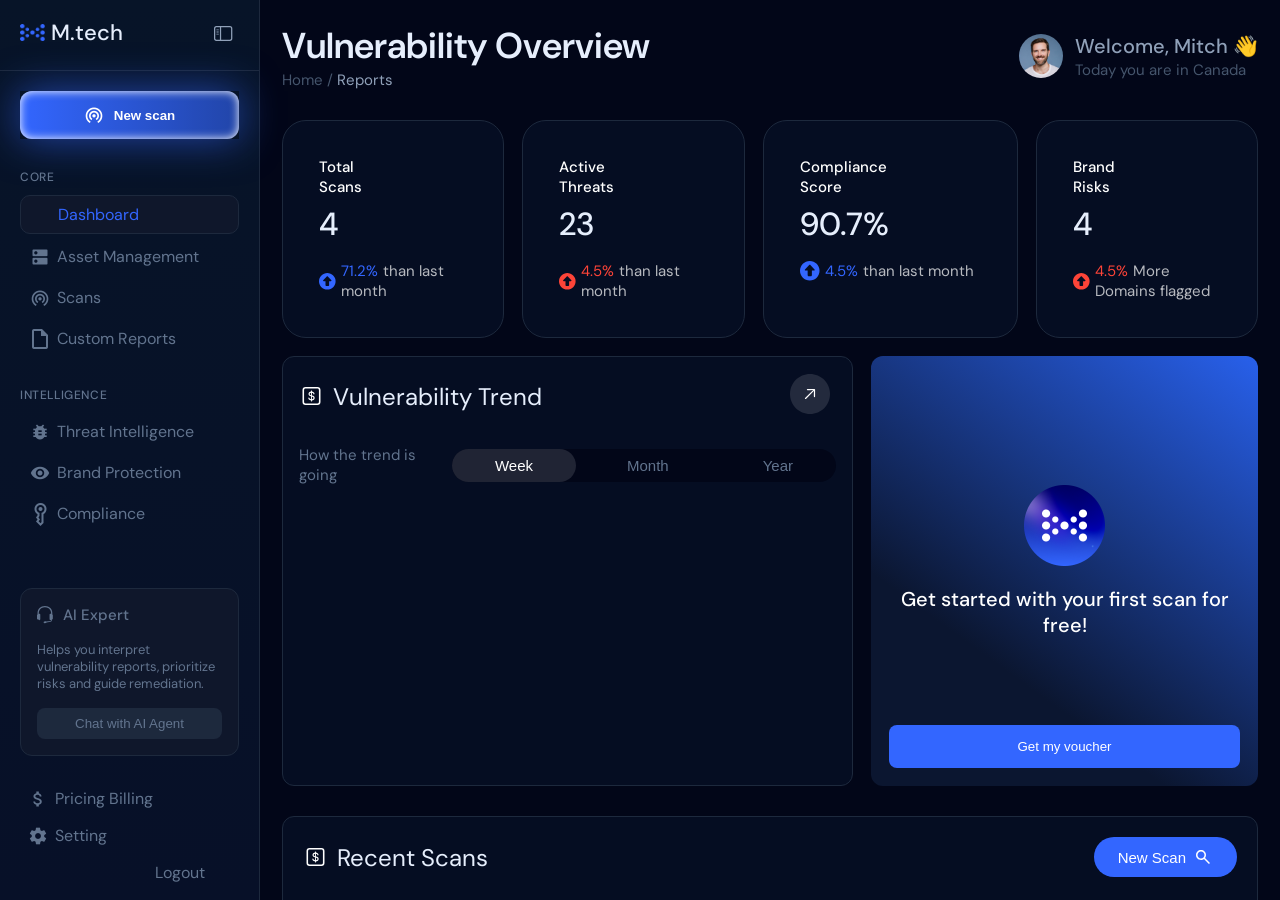
==== index.html @ 8a01e895 "Mtech Dashboard Uploading start" ====
<!doctype html>
<html lang="en">

<head>
    <meta charset="utf-8" />
    <meta name="viewport" content="width=device-width,initial-scale=1" />
    <title>Vulnerability Overview — M.tech</title>


    <link rel="preconnect" href="https://fonts.googleapis.com">
    <link rel="preconnect" href="https://fonts.gstatic.com" crossorigin>
    <link
        href="https://fonts.googleapis.com/css2?family=DM+Sans:ital,opsz,wght@0,9..40,100..1000;1,9..40,100..1000&display=swap"
        rel="stylesheet">
    <link href="https://fonts.googleapis.com/css2?family=Inter:wght@300;400;600;700;800&display=swap" rel="stylesheet">
    <script src="https://cdn.jsdelivr.net/npm/chart.js@4.4.0/dist/chart.umd.min.js"></script>

    <link href="https://fonts.googleapis.com/icon?family=Material+Icons" rel="stylesheet">
    <link href="https://fonts.googleapis.com/css2?family=Material+Symbols+Outlined" rel="stylesheet">



    <link rel="stylesheet" href="assets/css/style.css">
    <style>

    </style>
</head>

<body>
    <div class="app">
        <!-- SIDEBAR -->
        <aside id="sidebar" class="sidebar" aria-label="Sidebar">
            <div class="inner-sidebar-area">
                <div class="top">
                    <div class="brand">
                        <div class="mark"><img src="assets/images/site-logo.png" alt=""></div>
                        <div class="title">M.tech</div>
                    </div>
                    <button id="toggleSidebar" class="collapse-toggle" aria-label="Toggle sidebar">
                        <i id="collapseIcon" class="chev"><img src="assets/images/sidebar.left.svg" alt=""></i>
                    </button>
                </div>

                <div class="middle">
                    <div class="scan-btn-area">
                        <button class="new-scan sidebar-new-scan"><span
                                class="material-icons">wifi_tethering</span><span class="new-scan-text">New
                                scan</span></button>
                    </div>
                    <div class="inner-sidebar core-area">
                        <h5 class="section-title">CORE</h5>
                        <nav class="nav" id="mainNav">
                            <div class="nav-item dashboard-tab active" data-panel="dashboardPanel">
                                <div class="icon"><span class="material-icons">grid_view</span></div>
                                <div class="label">Dashboard</div>
                            </div>
                            <div class="nav-item" data-panel="assetsPanel">
                                <div class="icon"><span class="material-icons">dns</span></div>
                                <div class="label">Asset Management</div>
                            </div>
                            <div class="nav-item sidebar-scan-tab" data-panel="scansPanel">
                                <div class="icon"><span class="material-icons">wifi_tethering</span></div>
                                <div class="label">Scans</div>
                            </div>
                            <div class="nav-item" id="openReportPanel">
                                <div class="icon"><span class="material-symbols-outlined">draft</span></div>
                                <div class="label">Custom Reports</div>
                            </div>
                            <!-- <button class="btn nav-item" id="openReportPanel" data-panel="customReport"><span class="material-symbols-outlined">draft</span>Custom Reports</button> -->
                        </nav>
                    </div>

                    <div class="inner-sidebar inteligence-area">
                        <h5 class="section-title">INTELLIGENCE</h5>
                        <nav class="nav">
                            <div class="nav-item" data-panel="threatPanel">
                                <div class="icon"><span class="material-icons">bug_report</span></div>
                                <div class="label">Threat Intelligence</div>
                            </div>
                            <div class="nav-item" data-panel="brandPanel">
                                <div class="icon"><span class="material-icons">visibility</span></div>
                                <div class="label">Brand Protection</div>
                            </div>
                            <div class="nav-item" data-panel="compliancePanel">
                                <div class="icon"><span class="material-symbols-outlined">key_vertical</span></div>
                                <div class="label">Compliance</div>
                            </div>
                        </nav>
                    </div>
                </div>
            </div>

            <div class="bottom">
                <div class="ai-card">
                    <div class="ai-card-top">
                        <img src="assets/images/headset.svg" alt="">
                        <h4>AI Expert</h4>
                    </div>
                    <p>Helps you interpret vulnerability reports, prioritize risks and guide remediation.</p>
                    <button class="btn nav-item" id="openAi" data-panel="aiAgent">Chat with AI Agent</button>
                </div>
                <div class="footer-links">
                    <a class="item nav-item pricingMenu" data-panel="pricingPanel"><span class="material-icons">attach_money</span>
                        <p>Pricing Billing</p>
                    </a>
                    <a class="item nav-item settingMenu" data-panel="settingPanel"><span class="material-icons">settings</span>
                        <p>Setting</p>
                    </a>
                    <a class="item"><span class="material-icons">logout</span>
                        <p>Logout</p>
                    </a>
                </div>
            </div>
        </aside>

        <!-- MAIN -->
        <main class="main" id="main">
            <header class="header">
                <div class="title">
                    <h1 id="pageTitle">Vulnerability Overview</h1>
                    <span class="breadcrumbs">Home / <span class="current-page" id="currentPage">Reports</span></span>
                </div>
                <div class="user">
                    <div class="avatar">
                        <img src="assets/images/user-avatar.jpg" alt="avatar">
                    </div>
                    <div class="user-info">
                        <h3>Welcome, Mitch 👋</h3>
                        <span>Today you are in Canada</span>
                    </div>
                </div>
            </header>

            <!-- DASHBOARD PANEL -->
            <section id="dashboardPanel" class="panel active">
                <div class="cards">
                    <div class="card scan-card">
                        <div class="card-body">
                            <div class="card-content">
                                <h5>Total Scans</h5>
                                <div class="value">4</div>
                            </div>
                            <div class="card-chart">
                                <div class="mini-wrapper"><canvas id="mini1"></canvas></div>
                            </div>
                        </div>

                        <div class="card-footer">
                            <div class="icon-box">
                                <img src="assets/images/arrowshape.up.circle.fill-blue.svg" alt="">
                                <div class="icon-box-text">
                                    <p><span>71.2%</span>than last month</p>
                                </div>
                            </div>
                        </div>
                    </div>
                    <div class="card active-threat-card">
                        <div class="card-body">
                            <div class="card-content">
                                <h5>Active Threats</h5>
                                <div class="value">23</div>
                            </div>
                            <div class="card-chart">
                                <div class="mini-wrapper"><canvas id="mini2"></canvas></div>
                            </div>
                        </div>


                        <div class="card-footer">
                            <div class="icon-box">
                                <img src="assets/images/arrowshape.up.circle.fill.svg" alt="">
                                <div class="icon-box-text">
                                    <p><span>4.5%</span>than last month</p>
                                </div>
                            </div>
                        </div>
                    </div>
                    <div class="card compliance-score-card">
                        <div class="card-body">
                            <div class="card-content">
                                <h5>Compliance Score</h5>
                                <div class="value">90.7%</div>
                            </div>
                            <div class="card-chart">
                                <div class="mini-wrapper"><canvas id="mini3"></canvas></div>
                            </div>
                        </div>


                        <div class="card-footer">
                            <div class="icon-box">
                                <img src="assets/images/arrowshape.up.circle.fill-blue.svg" alt="">
                                <div class="icon-box-text">
                                    <p><span>4.5%</span>than last month</p>
                                </div>
                            </div>
                        </div>
                    </div>
                    <div class="card brand-risks-card">
                        <div class="card-body">
                            <div class="card-content">
                                <h5>Brand Risks</h5>
                                <div class="value">4</div>
                            </div>
                            <div class="card-chart">
                                <div class="mini-wrapper"><canvas id="mini4"></canvas></div>
                            </div>
                        </div>
                        <div class="card-footer">
                            <div class="icon-box">
                                <img src="assets/images/arrowshape.up.circle.fill.svg" alt="">
                                <div class="icon-box-text">
                                    <p><span>4.5%</span>More Domains flagged</p>
                                </div>
                            </div>
                        </div>
                    </div>
                </div>

                <div class="row main-chart-area" style="margin-top:14px">
                    <div class="trend">
                        <div class="trend-head">
                            <div class="treand-title">
                                <h3><img src="assets/images/Vector (13).svg" alt="">Vulnerability Trend</h3>

                            </div>
                            <div class="button-area">
                                <button><img src="assets/images/_Button.svg" alt=""></button>
                            </div>
                        </div>
                        <div class="trend-tab-area">
                            <span>How the trend is going</span>
                            <div class="tabs">
                                <button class="tab btn-ghost active" id="trendWeek" data-range="week">Week</button>
                                <button class="tab btn-ghost" id="trendMonth" data-range="month">Month</button>
                                <button class="tab btn-ghost" id="trendYear" data-range="year">Year</button>
                            </div>
                        </div>
                        <div class="vuln-chart-container">
                            <canvas id="vulnChart"></canvas>
                        </div>
                    </div>

                    <aside class="promo">
                        <div class="inner-promo">
                            <img src="assets/images/Logo (1).png" alt="">
                            <h3>Get started with your first scan for free!</h3>
                            <button class="promo-btn" style="margin-top:12px">Get my voucher</button>
                        </div>
                    </aside>
                </div>


                <div class="recent" style="margin-top:30px">
                    <div class="recent-head">
                        <div class="recent-title">
                            <h3> <img src="assets/images/Vector (13).svg" alt="">Recent Scans</h3>
                        </div>
                        <div class="btn-area">
                            <button class="recent-scan-btn">New Scan <img src="assets/images/Trailing icon.svg"
                                    alt=""></button>
                        </div>
                    </div>

                    <div class="scan-section">
                        <div class="recent-tab-area">
                            <span style="color:var(--muted)">Your recent scans</span>

                            <div class="scan-tabs">
                                <button class="scan-tab active" data-target="week">Week</button>
                                <button class="scan-tab" data-target="month">Month</button>
                                <button class="scan-tab" data-target="year">Year</button>
                            </div>
                        </div>

                        <!-- PANELS -->
                        <div class="scan-panels">

                            <!-- WEEK -->
                            <div class="scan-list active" data-panel="week" id="weekPanel">
                                <div class="accordion">
                                    <!-- item -->
                                    <div class="accordion-item">
                                        <div class="accordion-header">
                                            <div class="scan-item">
                                                <div class="left">
                                                    <img src="assets/images/scan-logo.svg" alt="">
                                                    <h4 class="scan-site-name"> Branders.design</h4>
                                                    <p class="scan-status">In Progress</p>
                                                    <span class="scan-date">2025-10-10 12:20</span>
                                                </div>
                                                <div class="middle">
                                                    <span class="item-one">● High (245)</span>
                                                    <span class="item-two">● Medium (976)</span>
                                                    <span class="item-three">● Low (46)</span>
                                                    <span class="item-four">● New (2)</span>
                                                </div>
                                                <div class="right">
                                                    <button class="view-result"><img src="assets/images/visibility.svg"
                                                            alt="">View
                                                        result</button>
                                                    <button class="scan"><img
                                                            src="assets/images/swap_driving_apps_wheel.svg" alt="">
                                                        Scan</button>
                                                    <button class="view-result"><img src="assets/images/download.svg"
                                                            alt=""></button>
                                                    <button class="accordion-item-expand"><img
                                                            src="assets/images/keyboard_arrow_down.svg" alt=""></button>
                                                </div>
                                            </div>
                                        </div>
                                        <div class="accordion-content">
                                            <p>This is content for section one.</p>
                                        </div>
                                    </div>
                                    <!-- item -->
                                    <div class="accordion-item">
                                        <div class="accordion-header">
                                            <div class="scan-item">
                                                <div class="left">
                                                    <img src="assets/images/scan-logo.svg" alt="">
                                                    <h4 class="scan-site-name"> Branders.design</h4>
                                                    <p class="scan-status scan-hold">On Hold</p>
                                                    <span class="scan-date">2025-10-10 12:20</span>
                                                </div>
                                                <div class="middle">
                                                    <span class="item-one">● High (245)</span>
                                                    <span class="item-two">● Medium (976)</span>
                                                    <span class="item-three">● Low (46)</span>
                                                    <span class="item-four">● New (2)</span>
                                                </div>
                                                <div class="right">
                                                    <button class="view-result"><img src="assets/images/visibility.svg"
                                                            alt="">View
                                                        result</button>
                                                    <button class="scan"><img
                                                            src="assets/images/swap_driving_apps_wheel.svg" alt="">
                                                        Scan</button>
                                                    <button class="view-result"><img src="assets/images/download.svg"
                                                            alt=""></button>
                                                    <button class="accordion-item-expand"><img
                                                            src="assets/images/keyboard_arrow_down.svg" alt=""></button>
                                                </div>
                                            </div>
                                        </div>
                                        <div class="accordion-content">
                                            <p>This is content for section one.</p>
                                        </div>
                                    </div>
                                    <!-- item -->
                                    <div class="accordion-item">
                                        <div class="accordion-header">
                                            <div class="scan-item">
                                                <div class="left">
                                                    <img src="assets/images/scan-logo.svg" alt="">
                                                    <h4 class="scan-site-name"> Branders.design</h4>
                                                    <p class="scan-status scan-completed">Completed</p>
                                                    <span class="scan-date">2025-10-10 12:20</span>
                                                </div>
                                                <div class="middle">
                                                    <span class="item-one">● High (245)</span>
                                                    <span class="item-two">● Medium (976)</span>
                                                    <span class="item-three">● Low (46)</span>
                                                    <span class="item-four">● New (2)</span>
                                                </div>
                                                <div class="right">
                                                    <button class="view-result"><img src="assets/images/visibility.svg"
                                                            alt="">View
                                                        result</button>
                                                    <button class="scan"><img
                                                            src="assets/images/swap_driving_apps_wheel.svg" alt="">
                                                        Scan</button>
                                                    <button class="view-result"><img src="assets/images/download.svg"
                                                            alt=""></button>
                                                    <button class="accordion-item-expand"><img
                                                            src="assets/images/keyboard_arrow_down.svg" alt=""></button>
                                                </div>
                                            </div>
                                        </div>
                                        <div class="accordion-content">
                                            <p>This is content for section one.</p>
                                        </div>
                                    </div>

                                </div>

                            </div>

                            <!-- MONTH -->
                            <div class="scan-list" data-panel="month" id="monthPanel">
                                <div class="accordion">
                                    <!-- item -->
                                    <div class="accordion-item">
                                        <div class="accordion-header">
                                            <div class="scan-item">
                                                <div class="left">
                                                    <img src="assets/images/scan-logo.svg" alt="">
                                                    <h4 class="scan-site-name"> Branders.design</h4>
                                                    <p class="scan-status scan-completed">Completed</p>
                                                    <span class="scan-date">2025-10-10 12:20</span>
                                                </div>
                                                <div class="middle">
                                                    <span class="item-one">● High (245)</span>
                                                    <span class="item-two">● Medium (976)</span>
                                                    <span class="item-three">● Low (46)</span>
                                                    <span class="item-four">● New (2)</span>
                                                </div>
                                                <div class="right">
                                                    <button class="view-result"><img src="assets/images/visibility.svg"
                                                            alt="">View
                                                        result</button>
                                                    <button class="scan"><img
                                                            src="assets/images/swap_driving_apps_wheel.svg" alt="">
                                                        Scan</button>
                                                    <button class="view-result"><img src="assets/images/download.svg"
                                                            alt=""></button>
                                                    <button class="accordion-item-expand"><img
                                                            src="assets/images/keyboard_arrow_down.svg" alt=""></button>
                                                </div>
                                            </div>
                                        </div>
                                        <div class="accordion-content">
                                            <p>This is content for section one.</p>
                                        </div>
                                    </div>
                                    <!-- item -->
                                    <div class="accordion-item">
                                        <div class="accordion-header">
                                            <div class="scan-item">
                                                <div class="left">
                                                    <img src="assets/images/scan-logo.svg" alt="">
                                                    <h4 class="scan-site-name"> Branders.design</h4>
                                                    <p class="scan-status scan-hold">On Hold</p>
                                                    <span class="scan-date">2025-10-10 12:20</span>
                                                </div>
                                                <div class="middle">
                                                    <span class="item-one">● High (245)</span>
                                                    <span class="item-two">● Medium (976)</span>
                                                    <span class="item-three">● Low (46)</span>
                                                    <span class="item-four">● New (2)</span>
                                                </div>
                                                <div class="right">
                                                    <button class="view-result"><img src="assets/images/visibility.svg"
                                                            alt="">View
                                                        result</button>
                                                    <button class="scan"><img
                                                            src="assets/images/swap_driving_apps_wheel.svg" alt="">
                                                        Scan</button>
                                                    <button class="view-result"><img src="assets/images/download.svg"
                                                            alt=""></button>
                                                    <button class="accordion-item-expand"><img
                                                            src="assets/images/keyboard_arrow_down.svg" alt=""></button>
                                                </div>
                                            </div>
                                        </div>
                                        <div class="accordion-content">
                                            <p>This is content for section one.</p>
                                        </div>
                                    </div>
                                    <!-- item -->
                                    <div class="accordion-item">
                                        <div class="accordion-header">
                                            <div class="scan-item">
                                                <div class="left">
                                                    <img src="assets/images/scan-logo.svg" alt="">
                                                    <h4 class="scan-site-name"> Branders.design</h4>
                                                    <p class="scan-status">In Progress</p>
                                                    <span class="scan-date">2025-10-10 12:20</span>
                                                </div>
                                                <div class="middle">
                                                    <span class="item-one">● High (245)</span>
                                                    <span class="item-two">● Medium (976)</span>
                                                    <span class="item-three">● Low (46)</span>
                                                    <span class="item-four">● New (2)</span>
                                                </div>
                                                <div class="right">
                                                    <button class="view-result"><img src="assets/images/visibility.svg"
                                                            alt="">View
                                                        result</button>
                                                    <button class="scan"><img
                                                            src="assets/images/swap_driving_apps_wheel.svg" alt="">
                                                        Scan</button>
                                                    <button class="view-result"><img src="assets/images/download.svg"
                                                            alt=""></button>
                                                    <button class="accordion-item-expand"><img
                                                            src="assets/images/keyboard_arrow_down.svg" alt=""></button>
                                                </div>
                                            </div>
                                        </div>
                                        <div class="accordion-content">
                                            <p>This is content for section one.</p>
                                        </div>
                                    </div>

                                </div>
                            </div>

                            <!-- YEAR -->
                            <div class="scan-list" data-panel="year" id="yearPanel">
                                <div class="accordion">
                                    <!-- item -->
                                    <div class="accordion-item">
                                        <div class="accordion-header">
                                            <div class="scan-item">
                                                <div class="left">
                                                    <img src="assets/images/scan-logo.svg" alt="">
                                                    <h4 class="scan-site-name"> Branders.design</h4>
                                                    <p class="scan-status scan-completed">Completed</p>
                                                    <span class="scan-date">2025-10-10 12:20</span>
                                                </div>
                                                <div class="middle">
                                                    <span class="item-one">● High (245)</span>
                                                    <span class="item-two">● Medium (976)</span>
                                                    <span class="item-three">● Low (46)</span>
                                                    <span class="item-four">● New (2)</span>
                                                </div>
                                                <div class="right">
                                                    <button class="view-result"><img src="assets/images/visibility.svg"
                                                            alt="">View
                                                        result</button>
                                                    <button class="scan"><img
                                                            src="assets/images/swap_driving_apps_wheel.svg" alt="">
                                                        Scan</button>
                                                    <button class="view-result"><img src="assets/images/download.svg"
                                                            alt=""></button>
                                                    <button class="accordion-item-expand"><img
                                                            src="assets/images/keyboard_arrow_down.svg" alt=""></button>
                                                </div>
                                            </div>
                                        </div>
                                        <div class="accordion-content">
                                            <p>This is content for section one.</p>
                                        </div>
                                    </div>
                                    <!-- item -->
                                    <div class="accordion-item">
                                        <div class="accordion-header">
                                            <div class="scan-item">
                                                <div class="left">
                                                    <img src="assets/images/scan-logo.svg" alt="">
                                                    <h4 class="scan-site-name"> Branders.design</h4>
                                                    <p class="scan-status">In Progress</p>
                                                    <span class="scan-date">2025-10-10 12:20</span>
                                                </div>
                                                <div class="middle">
                                                    <span class="item-one">● High (245)</span>
                                                    <span class="item-two">● Medium (976)</span>
                                                    <span class="item-three">● Low (46)</span>
                                                    <span class="item-four">● New (2)</span>
                                                </div>
                                                <div class="right">
                                                    <button class="view-result"><img src="assets/images/visibility.svg"
                                                            alt="">View
                                                        result</button>
                                                    <button class="scan"><img
                                                            src="assets/images/swap_driving_apps_wheel.svg" alt="">
                                                        Scan</button>
                                                    <button class="view-result"><img src="assets/images/download.svg"
                                                            alt=""></button>
                                                    <button class="accordion-item-expand"><img
                                                            src="assets/images/keyboard_arrow_down.svg" alt=""></button>
                                                </div>
                                            </div>
                                        </div>
                                        <div class="accordion-content">
                                            <p>This is content for section one.</p>
                                        </div>
                                    </div>
                                    <!-- item -->
                                    <div class="accordion-item">
                                        <div class="accordion-header">
                                            <div class="scan-item">
                                                <div class="left">
                                                    <img src="assets/images/scan-logo.svg" alt="">
                                                    <h4 class="scan-site-name"> Branders.design</h4>
                                                    <p class="scan-status scan-hold">On Hold</p>
                                                    <span class="scan-date">2025-10-10 12:20</span>
                                                </div>
                                                <div class="middle">
                                                    <span class="item-one">● High (245)</span>
                                                    <span class="item-two">● Medium (976)</span>
                                                    <span class="item-three">● Low (46)</span>
                                                    <span class="item-four">● New (2)</span>
                                                </div>
                                                <div class="right">
                                                    <button class="view-result"><img src="assets/images/visibility.svg"
                                                            alt="">View
                                                        result</button>
                                                    <button class="scan"><img
                                                            src="assets/images/swap_driving_apps_wheel.svg" alt="">
                                                        Scan</button>
                                                    <button class="view-result"><img src="assets/images/download.svg"
                                                            alt=""></button>
                                                    <button class="accordion-item-expand"><img
                                                            src="assets/images/keyboard_arrow_down.svg" alt=""></button>
                                                </div>
                                            </div>
                                        </div>
                                        <div class="accordion-content">
                                            <p>This is content for section one.</p>
                                        </div>
                                    </div>

                                </div>
                            </div>

                        </div>
                    </div>

                </div>
            </section>

            <!-- Other panels -->
            <section id="assetsPanel" class="panel">
                <div class="cards">
                    <div class="card scan-card">
                        <div class="card-body">
                            <div class="card-content">
                                <h5>Total Assets</h5>
                                <div class="value">4</div>
                            </div>
                            <div class="card-img">
                                <img src="assets/images/dns-colored.svg" alt="">
                            </div>
                        </div>
                    </div>
                    <div class="card scan-card">
                        <div class="card-body">
                            <div class="card-content">
                                <h5>HIGH RISK ASSETS</h5>
                                <div class="value">23</div>
                            </div>
                            <div class="card-img">
                                <img src="assets/images/warning.svg" alt="">
                            </div>
                        </div>
                    </div>
                    <div class="card scan-card">
                        <div class="card-body">
                            <div class="card-content">
                                <h5>RECENT CHANGES</h5>
                                <div class="value">11</div>
                            </div>
                            <div class="card-img">
                                <img src="assets/images/highlight_mouse_cursor.svg" alt="">
                            </div>
                        </div>
                    </div>
                </div>

                <div class="assets" style="margin-top:18px">

                    <!-- ===============================TABS================================ -->
                    <div class="asset-manage-tabs">
                        <button class="asset-manage-tab-btn asset-manage-active" data-tab="asset-manage-discovered">
                            Discovered Assets
                        </button>
                        <button class="asset-manage-tab-btn" data-tab="asset-manage-changes">
                            Asset Changes
                        </button>
                    </div>

                    <!-- ===============================DISCOVERED ASSETS================================ -->
                    <div class="asset-manage-panel asset-manage-active" id="asset-manage-discovered">
                        <div class="inner-asset-head">
                            <span>Each asset group represents a root domain. Expand a domain to see all discovered
                                hosts, their exposure level, and live risk factors.</span>
                            <div class="asset-manage-filters"></div>
                        </div>

                        <div class="asset-manage-items">
                            <div class="accordion">
                                <!-- item -->
                                <div class="accordion-item asset-manage-item" data-level="Critical">
                                    <div class="accordion-header">
                                        <div class="scan-item">
                                            <div class="left">
                                                <img src="assets/images/scan-logo.svg" alt="">
                                                <h4 class="scan-site-name"> Branders.design</h4>
                                                <p class="scan-status">42 Discovered Assets</p>
                                                <p class="scan-status scan-risk">11 High Risk</p>
                                            </div>

                                            <div class="right">
                                                <button class="accordion-item-expand"><img
                                                        src="assets/images/keyboard_arrow_down.svg" alt=""></button>
                                            </div>
                                        </div>
                                    </div>
                                    <div class="accordion-content">
                                        <p>This is content for section one.</p>
                                    </div>
                                </div>
                                <!-- item -->
                                <div class="accordion-item asset-manage-item" data-level="Info">
                                    <div class="accordion-header">
                                        <div class="scan-item">
                                            <div class="left">
                                                <img src="assets/images/scan-logo.svg" alt="">
                                                <h4 class="scan-site-name"> Branders.design</h4>
                                                <p class="scan-status">42 Discovered Assets</p>
                                                <p class="scan-status scan-risk">11 High Risk</p>
                                            </div>

                                            <div class="right">
                                                <button class="accordion-item-expand"><img
                                                        src="assets/images/keyboard_arrow_down.svg" alt=""></button>
                                            </div>
                                        </div>
                                    </div>
                                    <div class="accordion-content">
                                        <p>This is content for section one.</p>
                                    </div>
                                </div>

                            </div>

                        </div>
                    </div>

                    <!-- ===============================ASSET CHANGES============================== -->
                    <div class="asset-manage-panel" id="asset-manage-changes">
                        <div class="inner-asset-head">
                            <span>Each asset group represents a root domain. Expand a domain to see all discovered
                                hosts, their exposure level, and live risk factors.</span>
                            <div class="asset-manage-filters"></div>
                        </div>

                        <div class="asset-manage-items">
                            <div class="accordion">
                                <!-- item -->
                                <div class="accordion-item asset-manage-item" data-level="Critical">
                                    <div class="accordion-header">
                                        <div class="scan-item">
                                            <div class="left">
                                                <h4 class="scan-site-name"> apis.int.dexpose.io</h4>
                                                <p class="scan-status">Created</p>

                                            </div>
                                            <div class="middle">
                                                <span class="scan-desc">New internal API asset discovered</span>
                                            </div>
                                            <div class="right">
                                                <p class="scan-status">Medium</p>
                                                <span class="scan-date">2025-10-11 13:50</span>
                                                <button class="accordion-item-expand"><img
                                                        src="assets/images/keyboard_arrow_down.svg" alt=""></button>
                                            </div>
                                        </div>
                                    </div>
                                    <div class="accordion-content">
                                        <p>This is content for section one.</p>
                                    </div>
                                </div>
                                <!-- item -->
                                <div class="accordion-item asset-manage-item" data-level="High">
                                    <div class="accordion-header">
                                        <div class="scan-item">
                                            <div class="left">
                                                <h4 class="scan-site-name"> msps-proxy.public.dexpose.io</h4>
                                                <p class="scan-status">Created</p>

                                            </div>
                                            <div class="middle">
                                                <span class="scan-desc">New internal API asset discovered</span>
                                            </div>
                                            <div class="right">
                                                <p class="scan-status scan-risk">High</p>
                                                <span class="scan-date">2025-10-11 13:50</span>
                                                <button class="accordion-item-expand"><img
                                                        src="assets/images/keyboard_arrow_down.svg" alt=""></button>
                                            </div>
                                        </div>
                                    </div>
                                    <div class="accordion-content">
                                        <p>This is content for section one.</p>
                                    </div>
                                </div>
                                <!-- item -->
                                <div class="accordion-item asset-manage-item" data-level="Low">
                                    <div class="accordion-header">
                                        <div class="scan-item">
                                            <div class="left">
                                                <h4 class="scan-site-name"> www.branders.design</h4>
                                                <p class="scan-status">Created</p>

                                            </div>
                                            <div class="middle">
                                                <span class="scan-desc">New internal API asset discovered</span>
                                            </div>
                                            <div class="right">
                                                <p class="scan-status scan-hold">Low</p>
                                                <span class="scan-date">2025-10-11 13:50</span>
                                                <button class="accordion-item-expand"><img
                                                        src="assets/images/keyboard_arrow_down.svg" alt=""></button>
                                            </div>
                                        </div>
                                    </div>
                                    <div class="accordion-content">
                                        <p>This is content for section one.</p>
                                    </div>
                                </div>
                                <!-- item -->
                                <div class="accordion-item asset-manage-item" data-level="Medium">
                                    <div class="accordion-header">
                                        <div class="scan-item">
                                            <div class="left">
                                                <h4 class="scan-site-name"> apis.int.dexpose.io</h4>
                                                <p class="scan-status">Created</p>

                                            </div>
                                            <div class="middle">
                                                <span class="scan-desc">New internal API asset discovered</span>
                                            </div>
                                            <div class="right">
                                                <p class="scan-status scan-risk">Medium</p>
                                                <span class="scan-date">2025-10-11 13:50</span>
                                                <button class="accordion-item-expand"><img
                                                        src="assets/images/keyboard_arrow_down.svg" alt=""></button>
                                            </div>
                                        </div>
                                    </div>
                                    <div class="accordion-content">
                                        <p>This is content for section one.</p>
                                    </div>
                                </div>

                            </div>
                        </div>
                    </div>

                </div>
            </section>

            <section id="scansPanel" class="panel">
                <div class="inner-scan-panel">

                    <div class="scan-panel-top">
                        <!-- RADAR -->
                        <div class="radar-wrap">
                            <div class="radar">
                                <div class="scan-indicator" id="scanBeam"></div>
                            </div>
                        </div>

                        <!-- FORM -->
                        <form class="scan-form-panel" id="scanForm">
                            <div class="panel-top">
                                <span class="material-icons">search</span>
                                <input type="url" id="url" placeholder="yourdomain.com" required />
                                <img src="assets/images/Tail text.svg" alt="" class="tailText">
                            </div>

                            <p>
                                Instantly check your domain for security weaknesses. Our radar-powered AI will detect
                                and prioritize potential threats in real-time.
                            </p>

                            <button type="submit" id="scanBtn">Scan</button>
                        </form>
                    </div>
                    <div class="scan-panel-bottom">

                        <div class="recent" style="margin-top:30px">
                            <div class="recent-head">
                                <div class="recent-title">
                                    <h3> <img src="assets/images/Vector (13).svg" alt="">Recent Scans</h3>
                                </div>
                                <div class="btn-area">
                                    <button class="recent-scan-btn">New Scan <img src="assets/images/Trailing icon.svg"
                                            alt=""></button>
                                </div>
                            </div>

                            <div class="scan-section">
                                <div class="recent-tab-area">
                                    <span style="color:var(--muted)">Your recent scans</span>

                                    <div class="scan-tabs">
                                        <button class="scan-tab active" data-target="week">Week</button>
                                        <button class="scan-tab" data-target="month">Month</button>
                                        <button class="scan-tab" data-target="year">Year</button>
                                    </div>
                                </div>

                                <!-- PANELS -->
                                <div class="scan-panels">

                                    <!-- WEEK -->
                                    <div class="scan-list active" data-panel="week" id="weekPanel">
                                        <div class="accordion">
                                            <!-- item -->
                                            <div class="accordion-item">
                                                <div class="accordion-header">
                                                    <div class="scan-item">
                                                        <div class="left">
                                                            <img src="assets/images/scan-logo.svg" alt="">
                                                            <h4 class="scan-site-name"> Branders.design</h4>
                                                            <p class="scan-status">In Progress</p>
                                                            <span class="scan-date">2025-10-10 12:20</span>
                                                        </div>
                                                        <div class="middle">
                                                            <span class="item-one">● High (245)</span>
                                                            <span class="item-two">● Medium (976)</span>
                                                            <span class="item-three">● Low (46)</span>
                                                            <span class="item-four">● New (2)</span>
                                                        </div>
                                                        <div class="right">
                                                            <button class="view-result"><img
                                                                    src="assets/images/visibility.svg" alt="">View
                                                                result</button>
                                                            <button class="scan"><img
                                                                    src="assets/images/swap_driving_apps_wheel.svg"
                                                                    alt="">
                                                                Scan</button>
                                                            <button class="view-result"><img
                                                                    src="assets/images/download.svg" alt=""></button>
                                                            <button class="accordion-item-expand"><img
                                                                    src="assets/images/keyboard_arrow_down.svg"
                                                                    alt=""></button>
                                                        </div>
                                                    </div>
                                                </div>
                                                <div class="accordion-content">
                                                    <p>This is content for section one.</p>
                                                </div>
                                            </div>
                                            <!-- item -->
                                            <div class="accordion-item">
                                                <div class="accordion-header">
                                                    <div class="scan-item">
                                                        <div class="left">
                                                            <img src="assets/images/scan-logo.svg" alt="">
                                                            <h4 class="scan-site-name"> Branders.design</h4>
                                                            <p class="scan-status scan-hold">On Hold</p>
                                                            <span class="scan-date">2025-10-10 12:20</span>
                                                        </div>
                                                        <div class="middle">
                                                            <span class="item-one">● High (245)</span>
                                                            <span class="item-two">● Medium (976)</span>
                                                            <span class="item-three">● Low (46)</span>
                                                            <span class="item-four">● New (2)</span>
                                                        </div>
                                                        <div class="right">
                                                            <button class="view-result"><img
                                                                    src="assets/images/visibility.svg" alt="">View
                                                                result</button>
                                                            <button class="scan"><img
                                                                    src="assets/images/swap_driving_apps_wheel.svg"
                                                                    alt="">
                                                                Scan</button>
                                                            <button class="view-result"><img
                                                                    src="assets/images/download.svg" alt=""></button>
                                                            <button class="accordion-item-expand"><img
                                                                    src="assets/images/keyboard_arrow_down.svg"
                                                                    alt=""></button>
                                                        </div>
                                                    </div>
                                                </div>
                                                <div class="accordion-content">
                                                    <p>This is content for section one.</p>
                                                </div>
                                            </div>
                                            <!-- item -->
                                            <div class="accordion-item">
                                                <div class="accordion-header">
                                                    <div class="scan-item">
                                                        <div class="left">
                                                            <img src="assets/images/scan-logo.svg" alt="">
                                                            <h4 class="scan-site-name"> Branders.design</h4>
                                                            <p class="scan-status scan-completed">Completed</p>
                                                            <span class="scan-date">2025-10-10 12:20</span>
                                                        </div>
                                                        <div class="middle">
                                                            <span class="item-one">● High (245)</span>
                                                            <span class="item-two">● Medium (976)</span>
                                                            <span class="item-three">● Low (46)</span>
                                                            <span class="item-four">● New (2)</span>
                                                        </div>
                                                        <div class="right">
                                                            <button class="view-result"><img
                                                                    src="assets/images/visibility.svg" alt="">View
                                                                result</button>
                                                            <button class="scan"><img
                                                                    src="assets/images/swap_driving_apps_wheel.svg"
                                                                    alt="">
                                                                Scan</button>
                                                            <button class="view-result"><img
                                                                    src="assets/images/download.svg" alt=""></button>
                                                            <button class="accordion-item-expand"><img
                                                                    src="assets/images/keyboard_arrow_down.svg"
                                                                    alt=""></button>
                                                        </div>
                                                    </div>
                                                </div>
                                                <div class="accordion-content">
                                                    <p>This is content for section one.</p>
                                                </div>
                                            </div>

                                        </div>

                                    </div>

                                    <!-- MONTH -->
                                    <div class="scan-list" data-panel="month" id="monthPanel">
                                        <div class="accordion">
                                            <!-- item -->
                                            <div class="accordion-item">
                                                <div class="accordion-header">
                                                    <div class="scan-item">
                                                        <div class="left">
                                                            <img src="assets/images/scan-logo.svg" alt="">
                                                            <h4 class="scan-site-name"> Branders.design</h4>
                                                            <p class="scan-status scan-completed">Completed</p>
                                                            <span class="scan-date">2025-10-10 12:20</span>
                                                        </div>
                                                        <div class="middle">
                                                            <span class="item-one">● High (245)</span>
                                                            <span class="item-two">● Medium (976)</span>
                                                            <span class="item-three">● Low (46)</span>
                                                            <span class="item-four">● New (2)</span>
                                                        </div>
                                                        <div class="right">
                                                            <button class="view-result"><img
                                                                    src="assets/images/visibility.svg" alt="">View
                                                                result</button>
                                                            <button class="scan"><img
                                                                    src="assets/images/swap_driving_apps_wheel.svg"
                                                                    alt="">
                                                                Scan</button>
                                                            <button class="view-result"><img
                                                                    src="assets/images/download.svg" alt=""></button>
                                                            <button class="accordion-item-expand"><img
                                                                    src="assets/images/keyboard_arrow_down.svg"
                                                                    alt=""></button>
                                                        </div>
                                                    </div>
                                                </div>
                                                <div class="accordion-content">
                                                    <p>This is content for section one.</p>
                                                </div>
                                            </div>
                                            <!-- item -->
                                            <div class="accordion-item">
                                                <div class="accordion-header">
                                                    <div class="scan-item">
                                                        <div class="left">
                                                            <img src="assets/images/scan-logo.svg" alt="">
                                                            <h4 class="scan-site-name"> Branders.design</h4>
                                                            <p class="scan-status scan-hold">On Hold</p>
                                                            <span class="scan-date">2025-10-10 12:20</span>
                                                        </div>
                                                        <div class="middle">
                                                            <span class="item-one">● High (245)</span>
                                                            <span class="item-two">● Medium (976)</span>
                                                            <span class="item-three">● Low (46)</span>
                                                            <span class="item-four">● New (2)</span>
                                                        </div>
                                                        <div class="right">
                                                            <button class="view-result"><img
                                                                    src="assets/images/visibility.svg" alt="">View
                                                                result</button>
                                                            <button class="scan"><img
                                                                    src="assets/images/swap_driving_apps_wheel.svg"
                                                                    alt="">
                                                                Scan</button>
                                                            <button class="view-result"><img
                                                                    src="assets/images/download.svg" alt=""></button>
                                                            <button class="accordion-item-expand"><img
                                                                    src="assets/images/keyboard_arrow_down.svg"
                                                                    alt=""></button>
                                                        </div>
                                                    </div>
                                                </div>
                                                <div class="accordion-content">
                                                    <p>This is content for section one.</p>
                                                </div>
                                            </div>
                                            <!-- item -->
                                            <div class="accordion-item">
                                                <div class="accordion-header">
                                                    <div class="scan-item">
                                                        <div class="left">
                                                            <img src="assets/images/scan-logo.svg" alt="">
                                                            <h4 class="scan-site-name"> Branders.design</h4>
                                                            <p class="scan-status">In Progress</p>
                                                            <span class="scan-date">2025-10-10 12:20</span>
                                                        </div>
                                                        <div class="middle">
                                                            <span class="item-one">● High (245)</span>
                                                            <span class="item-two">● Medium (976)</span>
                                                            <span class="item-three">● Low (46)</span>
                                                            <span class="item-four">● New (2)</span>
                                                        </div>
                                                        <div class="right">
                                                            <button class="view-result"><img
                                                                    src="assets/images/visibility.svg" alt="">View
                                                                result</button>
                                                            <button class="scan"><img
                                                                    src="assets/images/swap_driving_apps_wheel.svg"
                                                                    alt="">
                                                                Scan</button>
                                                            <button class="view-result"><img
                                                                    src="assets/images/download.svg" alt=""></button>
                                                            <button class="accordion-item-expand"><img
                                                                    src="assets/images/keyboard_arrow_down.svg"
                                                                    alt=""></button>
                                                        </div>
                                                    </div>
                                                </div>
                                                <div class="accordion-content">
                                                    <p>This is content for section one.</p>
                                                </div>
                                            </div>

                                        </div>
                                    </div>

                                    <!-- YEAR -->
                                    <div class="scan-list" data-panel="year" id="yearPanel">
                                        <div class="accordion">
                                            <!-- item -->
                                            <div class="accordion-item">
                                                <div class="accordion-header">
                                                    <div class="scan-item">
                                                        <div class="left">
                                                            <img src="assets/images/scan-logo.svg" alt="">
                                                            <h4 class="scan-site-name"> Branders.design</h4>
                                                            <p class="scan-status scan-completed">Completed</p>
                                                            <span class="scan-date">2025-10-10 12:20</span>
                                                        </div>
                                                        <div class="middle">
                                                            <span class="item-one">● High (245)</span>
                                                            <span class="item-two">● Medium (976)</span>
                                                            <span class="item-three">● Low (46)</span>
                                                            <span class="item-four">● New (2)</span>
                                                        </div>
                                                        <div class="right">
                                                            <button class="view-result"><img
                                                                    src="assets/images/visibility.svg" alt="">View
                                                                result</button>
                                                            <button class="scan"><img
                                                                    src="assets/images/swap_driving_apps_wheel.svg"
                                                                    alt="">
                                                                Scan</button>
                                                            <button class="view-result"><img
                                                                    src="assets/images/download.svg" alt=""></button>
                                                            <button class="accordion-item-expand"><img
                                                                    src="assets/images/keyboard_arrow_down.svg"
                                                                    alt=""></button>
                                                        </div>
                                                    </div>
                                                </div>
                                                <div class="accordion-content">
                                                    <p>This is content for section one.</p>
                                                </div>
                                            </div>
                                            <!-- item -->
                                            <div class="accordion-item">
                                                <div class="accordion-header">
                                                    <div class="scan-item">
                                                        <div class="left">
                                                            <img src="assets/images/scan-logo.svg" alt="">
                                                            <h4 class="scan-site-name"> Branders.design</h4>
                                                            <p class="scan-status">In Progress</p>
                                                            <span class="scan-date">2025-10-10 12:20</span>
                                                        </div>
                                                        <div class="middle">
                                                            <span class="item-one">● High (245)</span>
                                                            <span class="item-two">● Medium (976)</span>
                                                            <span class="item-three">● Low (46)</span>
                                                            <span class="item-four">● New (2)</span>
                                                        </div>
                                                        <div class="right">
                                                            <button class="view-result"><img
                                                                    src="assets/images/visibility.svg" alt="">View
                                                                result</button>
                                                            <button class="scan"><img
                                                                    src="assets/images/swap_driving_apps_wheel.svg"
                                                                    alt="">
                                                                Scan</button>
                                                            <button class="view-result"><img
                                                                    src="assets/images/download.svg" alt=""></button>
                                                            <button class="accordion-item-expand"><img
                                                                    src="assets/images/keyboard_arrow_down.svg"
                                                                    alt=""></button>
                                                        </div>
                                                    </div>
                                                </div>
                                                <div class="accordion-content">
                                                    <p>This is content for section one.</p>
                                                </div>
                                            </div>
                                            <!-- item -->
                                            <div class="accordion-item">
                                                <div class="accordion-header">
                                                    <div class="scan-item">
                                                        <div class="left">
                                                            <img src="assets/images/scan-logo.svg" alt="">
                                                            <h4 class="scan-site-name"> Branders.design</h4>
                                                            <p class="scan-status scan-hold">On Hold</p>
                                                            <span class="scan-date">2025-10-10 12:20</span>
                                                        </div>
                                                        <div class="middle">
                                                            <span class="item-one">● High (245)</span>
                                                            <span class="item-two">● Medium (976)</span>
                                                            <span class="item-three">● Low (46)</span>
                                                            <span class="item-four">● New (2)</span>
                                                        </div>
                                                        <div class="right">
                                                            <button class="view-result"><img
                                                                    src="assets/images/visibility.svg" alt="">View
                                                                result</button>
                                                            <button class="scan"><img
                                                                    src="assets/images/swap_driving_apps_wheel.svg"
                                                                    alt="">
                                                                Scan</button>
                                                            <button class="view-result"><img
                                                                    src="assets/images/download.svg" alt=""></button>
                                                            <button class="accordion-item-expand"><img
                                                                    src="assets/images/keyboard_arrow_down.svg"
                                                                    alt=""></button>
                                                        </div>
                                                    </div>
                                                </div>
                                                <div class="accordion-content">
                                                    <p>This is content for section one.</p>
                                                </div>
                                            </div>

                                        </div>
                                    </div>

                                </div>
                            </div>

                        </div>
                    </div>
                </div>
            </section>


            <!-- ================= Report PANEL ================= -->
            <div class="new-sidebar-panel report-panel" id="reportPanel">
                <aside class="new-sidebar report-sidebar" id="report_sidebar">
                    <div class="top">
                        <div class="report-header">
                            <div class="inner-header-top">
                                <div class="brand">
                                    <div class="mark"><img src="assets/images/site-logo.png" alt=""></div>
                                    <div class="title">M.tech</div>
                                    <div class="ai-tag"><img src="assets/images/ai-Tag.png" alt=""></div>
                                </div>
                                <div class="sidebar-collapse-area">
                                    <button id="reportToggleSidebar" class="report-collapse-toggle"
                                        aria-label="Toggle report-sidebar">
                                        <i id="reportCollapseIcon" class="report-chev"><img
                                                src="assets/images/sidebar.left.svg" alt=""></i>
                                    </button>
                                </div>
                            </div>
                            <button id="closeReport"><img src="assets/images/arrow-back-button.svg" alt=""> <span>Back
                                    To
                                    Porta;</span></button>
                        </div>

                        <div class="Report-Components">
                            <h5>Report Component</h5>
                            <div class="inner-rc-sidebar" id="rc_sidebar_btn"></div>
                        </div>


                    </div>

                    <div class="bottom report-sidebar-bottom">
                        <div class="footer-links">
                            <a class="item pricingMenu"><img src="assets/images/attach_money.svg" alt="">
                                <p>Pricing Billing</p>
                            </a>
                            <a class="item settingMenu"><img src="assets/images/settings.svg" alt="">
                                <p>Setting</p>
                            </a>
                            <a class="item"><img src="assets/images/arrow.forward.svg" alt="">
                                <p>Logout</p>
                            </a>
                        </div>
                    </div>
                </aside>

                <section class="report-content-area">
                    <header class="header">
                        <div class="title">
                            <h1 id="pageTitle"> Build Custom Report</h1>
                            <span class="breadcrumbs">Home / <span class="current-page">Reports</span></span>
                        </div>
                        <div class="user">
                            <div class="avatar">
                                <img src="assets/images/user-avatar.jpg" alt="avatar">
                            </div>
                            <div class="user-info">
                                <h3>Welcome, Mitch 👋</h3>
                                <span>Today you are in Canada</span>
                            </div>
                        </div>
                    </header>
                    <div class="report-content" id="rc_content">
                        <!-- File genarate area start -->
                        <form class="form-container" id="reportForm">
                            <input type="text" placeholder="Report Title" id="reportTitle" required>
                            <select id="scanSelect" required>
                                <option value="">Select Scan</option>
                                <option value="scan1">Scan 1</option>
                                <option value="scan2">Scan 2</option>
                            </select>
                            <select id="formatSelect" required>
                                <option value="">Format</option>
                                <option value="pdf">PDF</option>
                                <option value="html">HTML Report</option>
                                <option value="doc">Word Document Report</option>
                            </select>
                            <button type="submit">Generate</button>
                        </form>
                        <!-- File genarate area close -->

                        <!-- Drag and drop button area -->
                        <div class="inner-rc-content" id="inner_rc_content"></div>
                    </div>
                </section>

                <div class="rc-input-popup" id="rc_input_popup">
                    <div class="popup-box">
                        <div class="popup_header">
                            <div class="popup-title">
                                <span class="material-symbols-outlined">settings</span>
                                <h3>Configure Remediation Roadmap</h3>
                            </div>
                            <span class="material-symbols-outlined rc_popup_close" onclick="closePopup()">close</span>
                        </div>
                        <div class="popup_body">
                            <input type="text" id="popupInput">

                            <div class="checkbox-list">
                                <div class="checkbox-item">
                                    <input type="checkbox" checked name="detailedInfo" id="detailedInfo">
                                    <label for="detailedInfo">Include Detailed Information</label>
                                </div>
                                <div class="checkbox-item">
                                    <input type="checkbox" checked name="visualizations" id="visualizations">
                                    <label for="visualizations">Include Charts and Visualizations</label>
                                </div>
                                <div class="checkbox-item">
                                    <input type="checkbox" name="insertPageBreak" id="insertPageBreak">
                                    <label for="insertPageBreak">Insert Page Break Before This Section</label>
                                </div>
                            </div>
                        </div>
                        <div class="popup-bottom">
                            <button class="close-popup" onclick="closePopup()">Cancel</button>
                            <button class="save-popup" onclick="savePopup()">Save</button>
                        </div>
                    </div>
                </div>
            </div>




            <section id="threatPanel" class="panel">
                <div class="card" style="padding:14px">
                    <h3>Threat Intelligence</h3>
                </div>
            </section>

            <section id="brandPanel" class="panel">
                <div class="card" style="padding:14px">
                    <h3>Brand Protection</h3>
                </div>
            </section>

            <section id="compliancePanel" class="panel">
                <div class="card" style="padding:14px">
                    <h3>Compliance</h3>
                </div>
            </section>

            <section id="pricingPanel" class="panel">
                <div class="card" style="padding:14px">
                    <div class="pricing">
                        <!-- TOP PRICING ROW -->
                        <div class="pricing-row">
                            <!-- ESSENTIAL -->
                            <div class="pricing-card essential-card">
                                <span class="badge essential"><img src="assets/images/essential.svg" alt=""> ESSENTIAL</span>
                                <h4>Vulnerability Scanning</h4>
                                <h2>CAD $399 <small>/scan</small></h2>
                                <p class="desc">Essential security scanning for your domain</p>

                                <button class="btn dark">Sign Up</button>

                                <ul>
                                    <li><span class="material-symbols-outlined">check_circle</span> Complete vulnerability scan</li>
                                    <li><span class="material-symbols-outlined">check_circle</span> Security risk assessment</li>
                                    <li><span class="material-symbols-outlined">check_circle</span> Detailed vulnerability report</li>
                                    <li><span class="material-symbols-outlined">check_circle</span> 90-day retest eligibility</li>
                                    <li><span class="material-symbols-outlined">check_circle</span> Priority email support</li>
                                </ul>
                            </div>

                            <!-- MOST POPULAR -->
                            <div class="pricing-card featured popular-card">
                                <span class="badge popular">MOST POPULAR</span>
                                <h4>Annual</h4>
                                <h2>CAD $2999</h2>
                                <p class="desc">Annual unlimited vulnerability scanning with 10 scans per year</p>

                                <button class="btn light">Sign Up</button>

                                <ul>
                                    <li><span class="material-symbols-outlined">check_circle</span> 10 vulnerability scans per year</li>
                                    <li><span class="material-symbols-outlined">check_circle</span> Quick scan functionality</li>
                                    <li><span class="material-symbols-outlined">check_circle</span> No per-scan charges</li>
                                    <li><span class="material-symbols-outlined">check_circle</span> Annual subscription convenience</li>
                                    <li><span class="material-symbols-outlined">check_circle</span> Priority support</li>
                                    <li><span class="material-symbols-outlined">check_circle</span> 90-day retest eligibility</li>
                                    <li><span class="material-symbols-outlined">check_circle</span> Instant scan deployment</li>
                                </ul>
                            </div>

                            <!-- RECOMMENDED -->
                            <div class="pricing-card recommended-card">
                                <span class="badge recommended"><img src="assets/images/recomended-value.svg" alt=""> RECOMMENDED</span>
                                <h4>Vulnerability + Phishing</h4>
                                <h2>CAD $699 <small>/scan</small></h2>
                                <p class="desc">Comprehensive assessment including phishing simulation</p>

                                <button class="btn dark">Sign Up</button>

                                <ul>
                                    <li><span class="material-symbols-outlined">check_circle</span> Complete vulnerability scan</li>
                                    <li><span class="material-symbols-outlined">check_circle</span> Simulated phishing campaign</li>
                                    <li><span class="material-symbols-outlined">check_circle</span> Employee awareness metrics</li>
                                    <li><span class="material-symbols-outlined">check_circle</span> Security awareness training</li>
                                    <li><span class="material-symbols-outlined">check_circle</span> 90-day retest eligibility</li>
                                    <li><span class="material-symbols-outlined">check_circle</span> Priority phone support</li>
                                </ul>
                            </div>

                        </div>

                        <!-- BOTTOM ROW -->
                        <div class="pricing-row large">

                            <!-- CUSTOM ASSESSMENT -->
                            <div class="pricing-card wide">
                                <div class="left">
                                    <h2>Custom Vulnerability Assessment and Penetration Testing - Manual and Automated
                                    </h2>
                                    <p class="desc">Tailored security testing for enterprise environments</p>

                                    <h5>What’s included</h5>
                                    <ul class="two-col">
                                        <li><span class="material-symbols-outlined">check_circle</span> Custom penetration testing</li>
                                        <li><span class="material-symbols-outlined">check_circle</span> Advanced vulnerability assessment</li>
                                        <li><span class="material-symbols-outlined">check_circle</span> Social engineering testing</li>
                                        <li><span class="material-symbols-outlined">check_circle</span> Physical security testing</li>
                                        <li><span class="material-symbols-outlined">check_circle</span> Compliance framework mapping</li>
                                        <li><span class="material-symbols-outlined">check_circle</span> Ongoing security consultation</li>
                                        <li><span class="material-symbols-outlined">check_circle</span> 24/7 emergency support</li>
                                    </ul>
                                </div>
                                <div class="pricing-card right">
                                    <span class="badge enterprise"><img src="assets/images/enterprise.svg" alt=""> ENTERPRISE</span>
                                    <h2>Contact</h2>
                                    <p class="desc">For Pricing</p>
                                    <button class="btn light">Sign Up</button>
                                </div>
                            </div>

                            <!-- ENTERPRISE -->


                            <!-- COMPLETE SECURITY -->
                            <div class="pricing-card tall">
                                <span class="badge best"><img src="assets/images/best-value.svg" alt=""> BEST VALUE</span>
                                <h2>Complete Security Assessment</h2>
                                <p class="desc">Full-scale assessment including dark web monitoring</p>

                                <h4>Contact / for pricing</h4>
                                <button class="btn dark">Sign Up</button>

                                <ul>
                                    <li><span class="material-symbols-outlined">check_circle</span> Complete vulnerability scan</li>
                                    <li><span class="material-symbols-outlined">check_circle</span> Simulated phishing campaign</li>
                                    <li><span class="material-symbols-outlined">check_circle</span> Dark web monitoring</li>
                                    <li><span class="material-symbols-outlined">check_circle</span> Advanced threat intelligence</li>
                                    <li><span class="material-symbols-outlined">check_circle</span> Compliance reporting</li>
                                    <li><span class="material-symbols-outlined">check_circle</span> 90-day retest eligibility</li>
                                    <li><span class="material-symbols-outlined">check_circle</span> Dedicated security consultant</li>
                                </ul>
                            </div>

                        </div>

                    </div>
                </div>


            </section>

            <section id="settingPanel" class="panel">
                <div class="card settingPanelArea" style="padding:14px">
                    <h2>My Profile</h2>
                    <div class="profileSetting">
                        <form action="#">
                            <div class="form-row">
                                <div class="form-group">
                                    <label for="username"><span class="material-icons">person</span> Username</label>
                                    <input type="text" id="username" placeholder="Username">
                                     <span class="helpText">Username cannot be changed</span>
                                </div>
                                <div class="form-group">
                                    <label for="email"><span class="material-icons">mail</span> Email Address <span class="importantMark">*</span></label>
                                    <input type="email" id="email" placeholder="Enter email address">
                                     <span class="helpText">Used for account notifications and login</span>
                                </div>
                            </div>
                            <div class="form-row">
                                <div class="form-group">
                                    <label for="fullName"><span class="material-symbols-outlined">id_card</span> Full Name <span class="importantMark"></span></label>
                                    <input type="text" id="fullName" placeholder="Enter full name">
                                     <span class="helpText">Your display name for reports and communications</span>
                                </div>
                                <div class="form-group">
                                    <label for="PhoneNumber"><span class="material-icons">call</span> Phone Number </label>
                                    <input type="number" id="PhoneNumber" placeholder="Enter Phone number">
                                     <span class="helpText">Optional: For important security notifications</span>
                                </div>
                            </div>
                            <div class="form-row">
                                <div class="form-group address-form-group">
                                    <label for="Address"><span class="material-icons">location_on</span> Address</label>
                                    <textarea name="Address" id="Address" placeholder="Enter your address"></textarea>
                                     <span class="helpText">Optional: Your business or mailing address</span>
                                </div>
                            </div>
                            <div class="form-row">
                                <div class="mspi">
                                    <div class="mspi-header">
                                        <h3><span class="material-icons">apartment</span> Managed Service Provider Information</h3>
                                    </div>
                                    <div class="mspi-content">
                                        <div class="form-row">
                                            <div class="form-group">
                                                <label for="mspCompany"><span class="material-icons">apartment</span> MSP Company Name</label>
                                                <input type="text" id="mspCompany" placeholder="Enter MSP Company Name">
                                                 <span class="helpText">Optional: Name of your managed service provider</span>
                                            </div>
                                            <div class="form-group">
                                                <label for="mspLogo"><span class="material-icons">image</span> MSP Logo</label>
                                                <div class="uploadLogo">
                                                    <input type="file" id="mspLogo">
                                                    <img src="" alt="" id="mspLogoPreview">
                                                </div>
                                                <span class="helpText">Optional: Upload your MSP logo (PNG, JPG, GIF)</span>
                                            </div>
                                        </div>
                                    </div>
                                </div>
                                <div class="accountInfo">
                                    <div class="accountInfo-header">
                                        <h3><span class="material-icons">info</span> Account Information</h3>
                                    </div>
                                    <div class="accountInfoContent">
                                        <div class="group">
                                            <span class="label">Member Since</span>
                                            <p class="memberStart">July 06, 2025</p>
                                        </div>
                                         <div class="group">
                                            <span class="label">Last login</span>
                                            <p class="lastLoginInfo">January 10, 2026 at 11:34 AM</p>
                                        </div>
                                         <div class="group">
                                            <span class="label">Account type</span>
                                            <p class="accountType">User</p>
                                        </div>
                                    </div>
                                </div>
                                 <div class="securitySetting">
                                    <div class="securitySetting-header">
                                        <h3><span class="material-icons">shield</span> Security Settings</h3>
                                    </div>
                                    <div class="securitySettingContent">
                                         <div class="group">
                                            <span class="label">Two-Factor Authentication</span>
                                            <p class="securityStatus"><span class="material-icons">warning</span> Disabled</p>
                                        </div>
                                        <div class="group">
                                            <button class="twoStepBtn"><span class="material-icons">shield</span>Enable 2FA</button>
                                        </div>
                                    </div>
                                </div>
                            </div>
                            <div class="form-row btnArea">
                                <button class="backToDashboard"><span class="material-icons">arrow_back</span> Back to Dashboard</button>
                                <button type="submit" class="saveInfoBtn"><span class="material-icons">save</span> Save changes</button>
                            </div>
                        </form>
                    </div>
                </div>
            </section>
        </main>
    </div>



    <!-- ================= AI PANEL ================= -->
    <div class="new-sidebar-panel ai-panel" id="aiPanel">
        <aside class="ai-sidebar" id="ai_sidebar">
            <div class="top">
                <div class="ai-header">
                    <div class="inner-header-top">
                        <div class="brand">
                            <div class="mark"><img src="assets/images/site-logo.png" alt=""></div>
                            <div class="title">M.tech</div>
                            <div class="ai-tag"><img src="assets/images/ai-Tag.png" alt=""></div>
                        </div>
                        <div class="sidebar-collapse-area">
                            <button id="aiToggleSidebar" class="ai-collapse-toggle" aria-label="Toggle ai-sidebar">
                                <i id="aiCollapseIcon" class="ai-chev"><img src="assets/images/sidebar.left.svg"
                                        alt=""></i>
                            </button>
                        </div>
                    </div>
                    <button id="closeAi"><img src="assets/images/arrow-back-button.svg" alt=""> <span>Back To
                            Porta;</span></button>
                </div>



                <div class="inner-chat-list">
                    <h5>Chats</h5>
                    <div class="new-chat" id="newChat">New Chat</div>
                    <div class="chat-list" id="chatList"></div>
                </div>
            </div>

            <div class="bottom ai-sidebar-bottom">
                <div class="footer-links">
                    <a class="item nav-item pricingMenu"><img src="assets/images/attach_money.svg" alt="">
                        <p>Pricing Billing</p>
                    </a>
                    <a class="item nav-item settingMenu"><img src="assets/images/settings.svg" alt="">
                        <p>Setting</p>
                    </a>
                    <a class="item"><img src="assets/images/arrow.forward.svg" alt="">
                        <p>Logout</p>
                    </a>
                </div>
            </div>
        </aside>

        <section class="ai-chat">
            <header class="header">
                <div class="title">
                    <h1 id="pageTitle"> AI Agent Support</h1>
                    <span class="breadcrumbs">Home / <span class="current-page">Ai Agent</span></span>
                </div>
                <div class="user">
                    <div class="avatar">
                        <img src="assets/images/user-avatar.jpg" alt="avatar">
                    </div>
                    <div class="user-info">
                        <h3>Welcome, Mitch 👋</h3>
                        <span>Today you are in Canada</span>
                    </div>
                </div>
            </header>
            <div class="chat-messages" id="messages"></div>
            <!-- AI selected preview card -->
            <div id="aiSelectedCard"></div>

            <div class="inner-ai-chat">
                <!-- ===== DEFAULT PROMPTS ===== -->
                <div class="ai-promt-area">
                    <div class="ai-prompts" id="aiPrompts">
                        <div class="brand">
                            <div class="mark"><img src="assets/images/site-logo.png" alt=""></div>
                            <div class="title">M.tech</div>
                            <div class="ai-tag"><img src="assets/images/ai-Tag.png" alt=""></div>
                        </div>
                        <div class="inner-prompt">
                            <div class="column">
                                <div class="inner-prompt-header">
                                    <img src="assets/images/Chats.svg" alt="">
                                    <h5>Use Cases</h5>
                                </div>
                                <div class="inner-prompt-card">
                                    <div class="prompt-card">Analyze vulnerabilities from my last scan</div>
                                    <div class="prompt-card">Summarize all High and Critical issues</div>
                                    <div class="prompt-card">Explain this CVE in simple terms</div>
                                </div>
                            </div>
                            <div class="column">
                                <div class="inner-prompt-header">
                                    <img src="assets/images/Star.svg" alt="">
                                    <h5>What It Can Do</h5>
                                </div>
                                <div class="inner-prompt-card">
                                    <div class="prompt-card">Analyze vulnerabilities from my last scan</div>
                                    <div class="prompt-card">Summarize all High and Critical issues</div>
                                    <div class="prompt-card">Explain this CVE in simple terms</div>
                                </div>
                            </div>
                            <div class="column">
                                <div class="inner-prompt-header">
                                    <img src="assets/images/Icon (2).svg" alt="">
                                    <h5>Use Cases</h5>
                                </div>
                                <div class="inner-prompt-card">
                                    <div class="prompt-card">Analyze vulnerabilities from my last scan</div>
                                    <div class="prompt-card">Summarize all High and Critical issues</div>
                                    <div class="prompt-card">Explain this CVE in simple terms</div>
                                </div>
                            </div>


                        </div>
                        <div class="ai-prompts-bottom">
                            <div class="inner-ai-prompt-bottom">
                                <img src="assets/images/wand_stars.svg" alt="">
                                <span>Share your Scan to know more about your specific vulnerabilities for
                                    detailed,
                                    personalized analysis and recommendations.</span>
                            </div>
                        </div>
                    </div>
                </div>

                <!-- ===== INPUT and Popup ===== -->
                <div class="propmtInputAndPopup">
                    <div class="recent_scan_popup">
                        <div class="inner_scan_popup">
                            <div class="scan_popup_top">
                                <div class="recent ai_recent_scan">
                                    <div class="recent-head">
                                        <div class="recent-title">
                                            <h3>Recent Scans</h3>
                                        </div>
                                        <div class="btn-area">
                                            <button class="recent-scan-btn" id="popuNewScanBtn">New Scan <img
                                                    src="assets/images/Trailing icon.svg" alt=""></button>
                                        </div>
                                    </div>
                                </div>
                            </div>
                            <div class="scan_popup_body">
                                <!-- PANELS -->
                                <div class="scan-panels">
                                    <table class="popup-scan-item-table">
                                        <tbody class="recent_scan_table">
                                            <tr class="popup_scan_item">
                                                <td>
                                                    <div class="scan-item" data-level="critical">
                                                        <div class="left">
                                                            <img src="assets/images/scan-logo.svg" alt=""
                                                                class="scan_site_logo">
                                                            <h4 class="scan-site-name">Branders.design</h4>
                                                            <p class="scan-status scan-critical">Critical</p>
                                                            <span class="scan-date">2025-10-10 12:20</span>
                                                        </div>
                                                    </div>
                                                </td>
                                            </tr>
                                            <tr class="popup_scan_item">
                                                <td>
                                                    <div class="scan-item" data-level="low">
                                                        <div class="left">
                                                            <img src="assets/images/scan-logo2.svg" alt=""
                                                                class="scan_site_logo">
                                                            <h4 class="scan-site-name">Example.com</h4>
                                                            <p class="scan-status scan-low">Low</p>
                                                            <span class="scan-date">2025-12-15 09:10</span>
                                                        </div>
                                                    </div>
                                                </td>
                                            </tr>
                                        </tbody>
                                    </table>

                                </div>
                            </div>
                        </div>
                    </div>
                    <div class="chat-input">
                        <button class="icon-btn" id="scanPopupOpenBtn"><span
                                class="material-icons">wifi_tethering</span></button>
                        <input id="ai-prompt-input" placeholder="Type message">
                        <button class="send-btn" id="send"> <img src="assets/images/message-send-icon.svg"
                                alt=""></button>
                    </div>
                </div>
            </div>
        </section>
    </div>

    <script src="assets/js/script.js"></script>
</body>

</html>
---- assets/css/style.css ----
:root {
    --bg: #020618;
    --sidebar: #020618;
    --card: #050D22;
    --card-2: #050D22;
    --muted: #62748E;
    --text: #e6eefc;
    --accent: #3366FF;
    --danger: #FD4438;
    --success: #2bd48a;
    --border-color: #1D293D;

    --radius: 14px;
    --font-family: "DM Sans", sans-serif;
    --fs-xs: 12px;
    --fs-sm: 14px;
    --fs-md: 16px;
    --fs-lg: 20px;
}

* {
    box-sizing: border-box
}

html,
body {
    height: 100%;
    margin: 0;
    background: var(--bg);
    font-family: var(--font-family);
    color: var(--text);
    -webkit-font-smoothing: antialiased;
}

small {
    font-size: var(--fs-sm);
}

a {
    color: inherit
}

/* Layout */
.app {
    display: flex;
    height: 100vh;
    overflow: hidden;
}

/* accordion start ********************************* */

.accordion {
    max-width: 100%;
    margin: auto;
}

.accordion-item {
    overflow: hidden;
}



.accordion-header .accordion-item-expand {
    transition: transform 0.3s ease;
    cursor: pointer;
}

.accordion-item-expand.active {
    transform: rotate(180deg);
}

.accordion-content {
    max-height: 0;
    overflow: hidden;
    transition: max-height 0.3s ease;
    padding: 0 20px;
    background: #111827;
}

.accordion-content p {
    padding: 15px 0;
    margin: 0;
    color: #9ca3af;
}

/* accordion close ********************************* */

/* Sidebar start**************************************/
.sidebar {
    width: 260px;
    background: linear-gradient(180deg, #071428 0%, #071028 100%);
    display: flex;
    flex-direction: column;
    gap: 16px;
    border-right: 1px solid var(--border-color);
    transition: width .2s ease;
    justify-content: space-between;
}

.sidebar .material-icons {
    font-size: 20px;
}

.sidebar .middle,
.sidebar .bottom {
    padding: 20px;
}

.sidebar.collapsed {
    width: 72px;
}

.sidebar.collapsed .new-scan {
    padding: 8px;
}

.sidebar.collapsed .middle,
.sidebar.collapsed .bottom {
    padding: 17px;
}

.sidebar.collapsed .nav-item {
    display: flex;
    justify-content: center;
}

.sidebar.ai-mode {
    background: linear-gradient(180deg, #050d23 0%, #05081a 100%);
}

.sidebar .top {
    display: flex;
    align-items: center;
    justify-content: space-between;
    gap: 10px;
    padding: 20px 20px;
    border-bottom: 1px solid #1D293D;
}

.brand {
    display: flex;
    align-items: center;
    gap: 6px;
}

.brand .mark img {
    width: 25px;
    height: 20px;
    object-fit: contain;
}

.brand .title {
    font-weight: 500;
    font-size: 22px;
    margin-top: -5px;
}

.sidebar.collapsed .title,
.sidebar.collapsed .section-title,
.sidebar.sidebar.collapsed .new-scan-text,
.sidebar.sidebar.collapsed .ai-card,
.sidebar.sidebar.collapsed .footer-links .item p {
    display: none;
}

.sidebar.sidebar.collapsed .nav-item {
    padding: 8px 4px !important;
    border-radius: 6px;
}

.sidebar.sidebar.collapsed .new-scan {
    border-radius: 8px;
}

.collapse-toggle {
    background: transparent;
    border: none;
    color: var(--muted);
    cursor: pointer;
    padding: 6px;
    transition: .3s;
}

.sidebar.collapsed .collapse-toggle {
    margin-left: -40px;
    background: var(--card);
    transform: rotate(180deg);
}

.collapse-toggle:hover {
    background: rgba(255, 255, 255, 0.02);
}

.scan-btn-area {
    box-shadow: 0 0 40px #3366FF99;
}

.new-scan {
    background: linear-gradient(90deg, var(--accent), #3366FF99);
    padding: 14px;
    border-radius: 12px;
    color: #fff;
    border: none;
    font-weight: 700;
    cursor: pointer;
    display: flex;
    justify-content: center;
    align-items: center;
    gap: 10px;
    width: 100%;
    box-shadow: inset 0 0 10px #fff;
}

.inner-sidebar {
    margin-top: 30px;
}

.sidebar .section-title {
    font-size: 12px;
    color: var(--muted);
    font-weight: 500;
    margin-top: 10px;
    letter-spacing: .6px;
    margin: 0 0 10px 0;
}

.nav {
    display: flex;
    flex-direction: column;
    gap: 4px;
}

.nav-item {
    display: flex;
    align-items: center;
    gap: 7px;
    padding: 8px 10px;
    border-radius: 10px;
    color: var(--muted);
    cursor: pointer;
}

.nav-item .icon {
    width: 20px;
    height: 20px;
    border-radius: 3px;
    display: flex;
    align-items: center;
    justify-content: center;
}

.nav-item.active {
    background: #0F172B;
    color: var(--accent) !important;
    border: 1px solid var(--border-color);
    width: 100%;
    text-align: left;
    justify-content: flex-start !important;
}

.sidebar.collapsed .nav-item .label {
    display: none;
}

.bottom {
    display: flex;
    flex-direction: column;
    gap: 16px;
}

/* ai card & footer links */
.ai-card {
    margin-top: auto;
    background: #0F172B;
    padding: 16px;
    border-radius: 12px;
    border: 1px solid var(--border-color);
    display: flex;
    flex-direction: column;
    gap: 16px;
}

.ai-card-top {
    display: flex;
    gap: 10px;
    justify-content: start;
    align-items: center;
}

.ai-card h4 {
    font-size: 15px;
    font-weight: 500;
    color: var(--muted);
    margin: 0;
}

.ai-card p {
    margin: 0;
    color: var(--muted);
    font-size: 13px;
}

.ai-card button {
    padding: 8px 10px;
    border-radius: 8px;
    border: none;
    background: #1d293d;
    color: var(--muted);
    cursor: pointer;
    width: 100%;
    justify-content: center;
}

.footer-links {
    display: flex;
    flex-direction: column;
    margin-top: 8px;
    align-items: flex-start;
}

.footer-links .item {
    padding: 8px;
    border-radius: 8px;
    color: var(--muted);
    cursor: pointer;
    display: flex;
    justify-content: center;
    gap: 7px;
}

.footer-links .item p {
    margin: 0;
}

.footer-links .item:hover {
    background: rgba(255, 255, 255, 0.02);
    color: var(--text);
}

/* Sidebar close******************************************** */

/* Main area start *************************************** */
.main {
    flex: 1;
    padding: 22px;
    overflow: auto;
    position: relative;
    width: 100%;
    overflow-x: hidden;
}

.header {
    display: flex;
    justify-content: space-between;
    align-items: center;
    margin-bottom: 30px;
}

.header .title h1#pageTitle {
    font-size: 36px;
    margin: 0;
    font-weight: 600;
}

.header .title span {
    color: #45556C;
    font-size: 15px;
}

.breadcrumbs .current-page {
    color: #90A1B9 !important;
}

.user {
    display: flex;
    align-items: center;
    gap: 12px;
}

.avatar {
    width: 44px;
    height: 44px;
    border-radius: 50%;
    overflow: hidden;
}

.avatar img {
    width: 100%;
    height: 100%;
    object-fit: cover;
}

.user-info h3 {
    margin: 0;
    font-size: 20px;
    color: #90A1B9;
    font-weight: 500;
}

.user-info span {
    color: #45556C;
    font-size: 15px;
    font-weight: 400;
}

/* ================= Panel enter animation ================= */
.panel {
    position: absolute;
    inset: 0;
    width: 100%;
    opacity: 0;
    transform: translateY(-12px);
    transition:
        opacity 0.35s ease,
        transform 0.35s cubic-bezier(.4, 0, .2, 1);
    pointer-events: none;
}

.panel.active {
    position: relative;
    opacity: 1;
    transform: translateY(0);
    pointer-events: auto;
}

/* Main area close ************************************* */

/* Overview start*************************************** */
/* Stats cards */
.cards {
    display: grid;
    grid-template-columns: repeat(4, 1fr);
    gap: 18px;
    margin-bottom: 18px;
}

.card {
    background: var(--card);
    padding: 36px;
    border-radius: 24px;
    border: 1px solid var(--border-color);
    min-height: 86px;
    display: flex;
    flex-direction: column;
    gap: 16px;
}

.card-body {
    display: flex;
    justify-content: space-between;
    align-items: end;
}

.card h5 {
    color: #fff;
    font-size: 15px;
    font-weight: 500;
    margin: 0;
}

.card .value {
    font-size: 32px;
    font-weight: 500;
    margin-top: 6px;
}

.mini-wrapper {
    width: 92px;
    height: 44px;
}

.mini-wrapper canvas {
    width: 100% !important;
    height: 100% !important;
    display: block;
}

.card-footer .icon-box {
    display: flex;
    gap: 5px;
    align-items: center;
}

.card-footer .icon-box img {
    width: 20px;
}

.card-footer .icon-box .icon-box-text p {
    margin: 0;
    font-size: 15px;
    font-weight: 400;
    color: #ffffffb6;
}

.card-footer .icon-box .icon-box-text p span {
    padding: 0 5px 0 0;
    color: var(--accent);
}

.active-threat-card .card-footer .icon-box-text span,
.brand-risks-card .card-footer .icon-box-text span {
    color: var(--danger) !important;
}

/* Trend + promo row */
.row.main-chart-area {
    display: flex;
    gap: 18px;
    align-items: stretch;
}

.trend {
    flex: 1;
    background: var(--card);
    padding: 16px;
    border-radius: 12px;
    border: 1px solid var(--border-color);
}

.trend .trend-head {
    display: flex;
    justify-content: space-between;
    align-items: center;
}

.trend .trend-head .treand-title,
.recent .recent-head .recent-title {
    display: flex;
    gap: 10px;
    flex-direction: column;
}

.trend .trend-head .treand-title h3,
.recent .recent-head .recent-title h3 {
    display: flex;
    gap: 10px;
    align-items: center;
    margin: 0px;
    font-size: 24px;
    font-weight: 400;
}

.trend .trend-head .button-area button {
    background: transparent;
    border: none;
    cursor: pointer;
    border-radius: 100px;
}

.trend-tab-area,
.recent-tab-area {
    display: flex;
    gap: 10px;
    align-items: center;
    justify-content: space-between;
    margin-top: 26px;
}

.trend-tab-area span,
.recent-tab-area span {
    color: var(--muted);
    font-size: 15px;
    font-weight: 400;
}

.trend .tabs,
.recent-tab-area .scan-tabs {
    display: flex;
    gap: 8px;
    background: #020618 !important;
    border-radius: 100px;
}

.trend .tabs button,
.recent-tab-area .scan-tabs button {
    border: none;
    padding: 8px 43px;
    border-radius: 999px;
    color: var(--muted);
    cursor: pointer;
    font-size: 15px;
    font-weight: 400;
}

.trend .tabs button.active,
.recent-tab-area .scan-tabs button.active {
    background: #202434;
    color: white;
}

.vuln-chart-container {
    height: 270px;
    position: relative;
    margin-top: 14px;
}

.vuln-chart-container canvas {
    width: 100% !important;
    height: 100% !important;
    display: block;
}

.promo {
    width: 387px;
    background: linear-gradient(216deg, #2860EB 0%, #0b1630 70%);
    padding: 18px;
    border-radius: 12px;
    color: white;
    display: flex;
    flex-direction: column;
    align-items: center;
    justify-content: center;
}

.inner-promo {
    display: flex;
    flex-direction: column;
    align-items: center;
    justify-content: center;
    position: relative;
    height: 100%;
}

.promo img {
    max-width: 81px;
    width: 100%;
}

.promo h3 {
    font-size: 20px;
    font-weight: 500;
    text-align: center;
}

.promo .promo-btn {
    margin-top: 12px;
    background: var(--accent);
    color: #fff;
    padding: 14px 16px;
    border-radius: 8px;
    border: none;
    cursor: pointer;
    width: 100%;
    position: absolute;
    bottom: 0;
    left: 0;
}

/* Recent scans */
.recent {
    margin-top: 18px;
    background: var(--card);
    padding: 20px;
    border-radius: 12px;
    border: 1px solid var(--border-color);
}

.recent .recent-head {
    display: flex;
    justify-content: space-between;
    align-items: center;
    margin-bottom: 12px;
}

.scan-tabs {
    display: flex;
    gap: 8px;
}

.scan-tabs button {
    background: transparent;
    border: none;
    padding: 8px 12px;
    border-radius: 999px;
    color: var(--muted);
    cursor: pointer;
}

.scan-tabs button.active {
    background: var(--accent);
    color: white;
}



/* new code */
.scan-list {
    display: none;
    margin-top: 30px;
}

.scan-list.active {
    display: block;
}

.scan-tab.active {
    background: #1f2937;
    color: #fff;
}

/* scan item start */
.scan-item {
    display: flex;
    justify-content: space-between;
    margin: 5px 0px;
}

.scan-item .left {
    display: flex;
    justify-content: start;
    align-items: center;
    gap: 24px;
    width: 43%;
}

.scan-item .left img {
    max-width: 14px;
    width: 100%;
    object-fit: contain;
}

.scan-item .left .scan-site-name {
    font-size: 12px;
    font-weight: 500;
}

.scan-item .left .scan-status,
#asset-manage-changes .scan-status,
.scan-item-message .message-scan-status {
    border: 1px solid var(--border-color);
    padding: 3px 10px !important;
    font-size: 12px;
    font-weight: 500;
    background: radial-gradient(#077bff88, #077bff13);
    border-radius: 12px;
    text-align: center;
}

.scan-item .left .scan-status.scan-low,
#asset-manage-changes .scan-status.scan-low,
.scan-item-message .message-scan-status.scan-low {
    background: radial-gradient(#db8400, #ffd20713);
}

.scan-item .left .scan-status.scan-safe,
#asset-manage-changes .scan-status.scan-safe,
.scan-item-message .message-scan-status.scan-safe {
    background: radial-gradient(#00b371, #07ff301e);
}

.scan-item .left .scan-status.scan-risk,
#asset-manage-changes .scan-status.scan-risk,
.scan-item-message .message-scan-status.scan-risk {
    background: radial-gradient(#da1e2798, #da1e2713);
}

.scan-item .left .scan-status.scan-critical,
#asset-manage-changes .scan-status.scan-critical,
.scan-item-message .message-scan-status.scan-critical {
    background: radial-gradient(#fa010e98, #da1e2713);
}

.scan-item .left .scan-date,
#asset-manage-changes .scan-date {
    font-size: 12px;
    font-weight: 500;
    color: #EBF6FF;
}

.scan-item .middle {
    display: flex;
    justify-content: center;
    align-items: center;
    gap: 24px;
    width: 30%;
}

.scan-item .middle span {
    font-size: 10px;
    font-weight: 500;
}

.scan-item .middle span:nth-child(1) {
    color: var(--danger);
}

.scan-item .middle span:nth-child(2) {
    color: #FFC300;
}

.scan-item .middle span:nth-child(3) {
    color: #15FFAB;
}

.scan-item .middle span:nth-child(4) {
    color: var(--accent);
}

.scan-item .right {
    display: flex;
    justify-content: end;
    align-items: center;
    gap: 16px;
    width: 27%;
}

.scan-item .right button {
    background: transparent;
    color: var(--muted);
    font-size: 12px;
    display: flex;
    justify-content: center;
    align-items: center;
    border: 1px solid var(--border-color);
    border-radius: 50px;
    padding: 10px 10px;
    height: 40px;
    gap: 7px;
    cursor: pointer;
}

.scan-item .right button:last-child {
    border: none;
}

/* scan item close */

/* Buttons */
.recent-scan-btn {
    border: none;
    padding: 10px 24px;
    border-radius: 100px;
    background: var(--accent);
    color: white;
    cursor: pointer;
    display: flex;
    justify-content: center;
    align-items: center;
    gap: 7px;
    font-size: 15px;
    font-weight: 500;

}

.btn-ghost {
    background: transparent;
    border: 1px solid rgba(255, 255, 255, 0.03);
    padding: 8px 10px;
    border-radius: 8px;
    color: var(--muted);
    cursor: pointer;
}

/* Overview close *************************************** */


/* Asset management start ***************************** */
.assets {
    margin-top: 18px;
    background: var(--card);
    border-radius: 12px;
    border: 1px solid var(--border-color);
    overflow: hidden;
}

#assetsPanel .cards {
    display: grid;
    grid-template-columns: repeat(3, 1fr);
    gap: 18px;
    margin-bottom: 18px;
}

/* ===============================
   TABS
================================ */
.asset-manage-tabs {
    display: flex;
    gap: 8px;
    margin-bottom: 16px;
    border-bottom: 2px solid var(--border-color);
}


.asset-manage-tab-btn {
    padding: 20px 20px 16px;
    background: transparent;
    color: var(--muted);
    cursor: pointer;
    border: none;
    border-bottom: 2px solid transparent;
    font-size: 18px;
    font-weight: 500;
}

.asset-manage-tab-btn.asset-manage-active {
    color: #ffffff;
    border-bottom: 2px solid var(--accent);
}

/* ===============================
   PANEL
================================ */

.asset-manage-panel {
    display: none;
}

.asset-manage-panel.asset-manage-active {
    display: block;
}

.inner-asset-head {
    display: flex;
    justify-content: space-between;
    align-items: center;
    gap: 20px;
    padding: 20px 20px 20px;
}

.inner-asset-head span {
    color: var(--muted);
    font-weight: 12px;
    font-weight: 400;
}

/* ===============================
   FILTERS
================================ */
.asset-manage-filters {
    display: flex;
    flex-wrap: wrap;
    gap: 8px;
}

.asset-manage-filter-btn {
    padding: 6px 12px;
    border-radius: 20px;
    border: 1px solid #374151;
    background: #111827;
    color: #9ca3af;
    cursor: pointer;
    font-size: 13px;
}

.asset-manage-filter-btn.asset-manage-active {
    background: var(--accent);
    color: #ffffff;
    border-color: var(--accent);
}

/* ===============================
   ITEMS
================================ */
.asset-manage-items {
    padding: 0;
}

.asset-manage-item {
    border-bottom: 1px solid var(--border-color);
    padding: 10px 20px;
}

#asset-manage-changes .scan-item .left {
    width: 35%;
    justify-content: space-between;
}

#asset-manage-changes .scan-item .middle {
    width: 30%;
}

#asset-manage-changes .scan-item .right {
    width: 35%;
}

#asset-manage-changes .scan-item .scan-date {
    margin-left: 100px;
    opacity: .6;
}

#asset-manage-changes .scan-item .middle .scan-desc {
    font-size: 15px;
    color: var(--muted);
    font-weight: 400;
    text-align: center;
}

/* Asset management close ***************************** */

/* Scan Panel start ********************************* */
#scansPanel {
    height: 70vh;
    background: url(/assets/images/Earth.png);
    background-repeat: no-repeat;
    background-position: bottom center;
    background-size: cover;
    margin-top: -120px;
    padding-top: 120px;
}

/* ===== RADAR ===== */
.radar-wrap {
    position: relative;
    width: 380px;
    height: 380px;
    margin-bottom: -80px;
}

.radar {
    width: 100%;
    height: 100%;
    border-radius: 50%;
    background: url(/assets/images/initial\ \(2\).png);
    background-size: cover;
    background-position: center;
    background-repeat: no-repeat;
    box-shadow:
        inset 0 0 40px rgba(0, 0, 0, .9),
        0 0 60px rgba(60, 120, 255, .2);
    overflow: hidden;
    position: relative;
}



/* scan beam */
.scan-indicator {
    position: absolute;
    inset: 23px;
    border-radius: 50%;
    background:
        conic-gradient(var(--accent) 0deg,
            rgba(0, 162, 255, 0.651) 40deg,
            rgba(0, 162, 255, 0.37) 80deg,
            rgba(80, 150, 255, .15) 120deg,
            transparent 160deg);
    mask:
        radial-gradient(circle, #000 0%, #000 55%, transparent 100%);
    animation: spin 3s linear infinite;
    animation-play-state: paused;
    margin-bottom: 5px;
}

@keyframes spin {
    from {
        transform: rotate(360deg)
    }

    to {
        transform: rotate(0deg)
    }
}

/* ===== FORM PANEL ===== */
.scan-form-panel {
    width: 729px;
    padding: 20px;
    margin: auto;
    border-radius: 24px;
    background: #050D22;
    backdrop-filter: blur(14px);
    box-shadow:
        inset 0 0 0 1px rgba(255, 255, 255, .06),
        0 30px 80px rgba(0, 0, 0, .6);
    display: flex;
    flex-direction: column;
    justify-content: center;
    border: 1px solid var(--border-color);
}

.scan-panel-top {
    display: flex;
    flex-direction: column;
    justify-content: center;
    align-items: center;
}

/* input */
.scan-form-panel .panel-top {
    display: flex;
    align-items: center;
    gap: 0px;
    background: #0F172B;
    border-radius: 10px;
    padding: 6px 14px;
}

.scan-form-panel .panel-top input {
    flex: 1;
    background: #0F172B;
    border: none;
    outline: none;
    color: #fff;
    font-size: 15px;
    padding: 8px 8px;
}

.scan-form-panel .material-icons {
    color: #ffffff65;
    font-size: 22px;
}

.scan-form-panel .panel-top input:focus,
.scan-form-panel .panel-top input:active {
    flex: 1;
    background: #0F172B;
}

.scan-form-panel .panel-top input::placeholder {
    color: #ffffff4b;
}

.scan-form-panel p {
    font-size: 11px !important;
    color: #45556C !important;
}

.scan-form-panel .tailText {
    width: 40px;
}

/* description */
.inner-scan-panel p {
    margin: 14px 0 16px;
    font-size: 13px;
    color: #a7b3d9;
}

/* button */
#scanBtn {
    padding: 10px 16px;
    background: var(--accent);
    color: #F8FAFC;
    font-size: 15px;
    border-radius: 6px;
    border: none;
    cursor: pointer;
}

.inner-scan-panel button:disabled {
    opacity: .6;
    cursor: not-allowed;
}

/* Scan Panel start ********************************* */

/* ================= Custom report PANEL start ================= */
.report-panel {
    position: fixed;
    inset: 0;
    background: var(--bg);
    display: flex;
    transform: translateX(100%);
    transition: .35s ease;
    z-index: 100;
}

.report-panel.open {
    transform: translateX(0)
}

/* REPORT SIDEBAR START*/
.report-sidebar {
    width: 280px;
    background: linear-gradient(180deg, #071428, #071028);
    display: flex;
    flex-direction: column;
    justify-content: space-between;
    transition: width .2s ease;
    border-left: 1px solid var(--border-color);
}

.report-sidebar.collapsed {
    width: 72px;
}

.report-sidebar.collapsed .title,
.report-sidebar.collapsed .inner-header-top .brand .ai-tag img,
.report-sidebar.collapsed .inner-chat-list,
.report-sidebar.collapsed #closeReport span,
.report-sidebar.collapsed .footer-links .item p {
    display: none;
}

#reportCollapseIcon {
    transition: .3s all;
}

.report-sidebar.collapsed #reportCollapseIcon {
    margin-left: -40px;
    background: var(--bg);
    padding: 13px;
}

.report-sidebar.collapsed #reportCollapseIcon img {
    transform: rotate(180deg);
}

.report-header.inner-header-top {
    display: flex;
    justify-content: space-between;
    align-items: center;
    padding: 20px;
    border-bottom: 1px solid var(--border-color);
}

.report-header.inner-header-top .brand .ai-tag img {
    width: 40px;
    margin-left: 10px;
}

.report-header button {
    background: none;
    border: none;
    color: var(--muted);
    cursor: pointer;
    padding: 0;
}

.report-header button#closeReport {
    background: none;
    border: none;
    color: #fff;
    cursor: pointer;
    padding: 0;
    display: flex;
    align-items: center;
    gap: 7px;
    margin: 20px 0px 0px;
    padding: 0 20px;
}

.report-sidebar.collapsed .report-header button#closeReport {
    padding: 0 10px;
}

.Report-Components {
    padding: 20px;
}

.report-sidebar-bottom {
    padding: 0 0 12px 12px;
}

.report-content-area {
    flex: 1;
    display: flex;
    flex-direction: column;
    padding: 20px;
}

.report-content {
    width: 100%;
    margin: 0 auto;
    padding-bottom: 30px;
}

.inner-rc-content {
    max-width: 702px;
    height: 80vh;
    border: 1px solid #FFFFFF1F;
    margin: 0 auto 40px;
    background-color: #050D22;
    border-radius: 20px;
}

.inner-rc-content .section {

    border: 1px solid gray;
    margin: auto;
}


/* File generate start */
.form-container {
    display: flex;
    gap: 10px;
    border-radius: 8px;
    margin-bottom: 26px;
}

.form-container input,
.form-container select,
.form-container button {
    padding: 12px 15px;
    border: none;
    border-radius: 8px;
    background-color: #0F172B;
    color: #fff;
    outline: none;
    font-size: 14px;
    width: 100%;
    border: 1px solid #1D293D;
}

.form-container button {
    width: 50%;
}

.form-container input::placeholder {
    color: #999;
}

.form-container button {
    background-color: #3366FF;
    cursor: pointer;
    transition: background-color 0.3s ease;
}

.form-container button:hover {
    background-color: #2057fc;
}

/* File generate close */
.report-sidebar.collapsed .Report-Components h5,
.report-sidebar.collapsed .group-title-text,
.report-sidebar.collapsed .group-title span:last-child,
.report-sidebar.collapsed .group-btn-text {
    display: none;
}

.report-sidebar.collapsed .inner-rc-sidebar .group-items {
    padding-left: 0;
}

.report-sidebar.collapsed .group-title span.material-symbols-outlined {
    padding: 2px 5px;
}

.report-sidebar.collapsed .group-title.active {
    padding: 5px 0px;
}

.report-sidebar.collapsed .inner-rc-sidebar button {
    margin: 0;
    padding: 0 8px;
}

.group {
    margin-bottom: 12px
}

.group-title {
    font-size: 15px;
    opacity: .8;
    cursor: pointer;
    display: flex;
    justify-content: space-between;
    color: #90A1B9;
}

.group-title.active {
    background: #0F172B;
    color: #3366FF;
    border: 1px solid #1D293D;
    border-radius: 8px;
    padding: 10px 8px;
}



.group-title span:first-child {
    display: flex;
    justify-content: flex-start;
    align-items: center;
    gap: 5px;
}

.group-title .group-title-left span:first-child {
    font-size: 18px;
}

.inner-rc-sidebar .group-items {
    max-height: 400px;
    margin-top: 8px;
    transition: max-height .3s ease;
    overflow: hidden;
    padding-left: 15px;
}

.group-items.collapsed {
    max-height: 0
}

.inner-rc-sidebar button {
    width: 100%;
    padding: 8px;
    margin: 6px 0;
    background: transparent;
    border: none;
    color: #90A1B9;
    cursor: grab;
    text-align: left;
    display: flex;
    justify-content: flex-start;
    align-items: center;
    gap: 5px;
}

.inner-rc-sidebar button span {
    font-size: 18px !important;
}

.inner-rc-sidebar button span.group-btn-text {
    font-size: 13px !important;
}

/* CONTENT */
.inner-rc-content {
    flex: 1;
    padding: 20px;
    overflow: auto;
}

/* Hide scrollbar but allow scroll */
.inner-rc-content {
    overflow-y: auto;
    -ms-overflow-style: none;
    /* IE & Edge */
    scrollbar-width: none;
    /* Firefox */
}

.inner-rc-content::-webkit-scrollbar {
    display: none;
    /* Chrome, Safari */
}


.inner-rc-content .section {
    border: 1px dashed #FFFFFF1F;
    padding: 14px;
    margin-bottom: 20px;
    animation: fadeIn .25s ease;
    border-radius: 20px;
}

.inner-rc-content .section h2 {
    margin: 0 0 10px 0;
    font-size: 15px;
    font-weight: 500;
    color: #ffffff59;
}

.inner-rc-content .buttons {
    display: flex;
    gap: 8px;
    flex-wrap: wrap;
}

.inner-rc-content .sec-btn {
    background: #0F172B;
    border: 1px solid #FFFFFF1F;
    padding: 6px 10px;
    cursor: pointer;
    display: flex;
    align-items: center;
    gap: 6px;
    animation: scaleIn .2s ease;
    border-radius: 8px;
    color: #90A1B9;
    font-size: 15px;
}

.inner-rc-content .sec-btn span {
    opacity: .6;
    cursor: pointer;
    font-size: 18px;
}

.inner-rc-content .block {
    background: #050D22;
    border: 1px solid #FFFFFF1F;
    padding: 12px;
    margin-top: 12px;
    animation: fadeIn .2s ease;
    border-radius: 20px;
}

.inner-rc-content .block-header {
    display: flex;
    justify-content: space-between;
}

.inner-rc-content .block .block-body {
    width: 100%;
    margin-top: 0px;
    display: flex;
    justify-content: space-between;
    align-items: center;
}

.inner-rc-content .block .block-body input {
    width: 80%;
    padding: 0px;
    background: transparent;
    border: none;
    color: #fff;
    outline: none;
}

.inner-rc-content .block .block-body input:focus {
    outline: none;
}

.inner-rc-content .block .block-body .block-action {
    width: 100px;
    display: flex;
    gap: 10px;
    margin-top: -20px;
}

.inner-rc-content .block .block-body .block-action button {
    cursor: pointer;
    background: transparent;
    border: 1px solid #FFFFFF1F;
    padding: 5px;
    height: 40px;
    width: 40px;
    display: flex;
    justify-content: center;
    align-items: center;
    border-radius: 100px;
    color: #FFFFFF;

}

.inner-rc-content .block .block-body .block-action button span {
    font-size: 18px !important;
}

/* POPUP */
.rc-input-popup {
    position: fixed;
    inset: 0;
    background: rgba(0, 0, 0, .6);
    display: none;
    align-items: center;
    justify-content: center;
}

.rc_popup_close {
    cursor: pointer;
}

.rc-input-popup .popup-box {
    background: black;
    border: 1px solid var(--border-color);
    max-width: 430px;
    width: 100%;
    display: flex;
    flex-direction: column;
    animation: scaleIn ease-in-out .3s;
    border-radius: 20px;
    overflow: hidden;
}

.rc-input-popup .popup_header {
    padding: 5px 20px;
    display: flex;
    justify-content: space-between;
    align-items: center;
    background: var(--border-color);
    gap: 20px;
}

.rc-input-popup .popup_body {
    padding: 20px 20px;
    display: flex;
    flex-direction: column;
    gap: 20px;
}

.rc-input-popup .popup_body .checkbox-list {
    display: flex;
    flex-direction: column;
    gap: 10px;
    font-family: 16px;
}

.rc-input-popup .popup_body input[type=text] {
    width: 100%;
    border: 1px solid var(--border-color);
    border-radius: 8px;
    color: #fff;
    padding: 10px;
    background: #0F172B;
}

.rc-input-popup .popup_body .checkbox-list label {
    font-size: 15px;
    color: #ffffff9e;
}

.rc-input-popup .popup_body input[type=checkbox] {
    background: #0F172B;
}

.rc-input-popup .popup_header .popup-title {
    display: flex;
    justify-content: flex-start;
    align-items: center;
    gap: 8px;
}

.rc-input-popup .popup-bottom {
    text-align: right;
    padding: 5px 20px 20px;
    display: flex;
    gap: 10px;
    justify-content: flex-end;
}

.rc-input-popup .popup-bottom button {
    border: 1px solid var(--border-color);
    border-radius: 8px;
    color: #fff;
    padding: 10px;
    background: #0F172B;
    cursor: pointer;
}

.rc-input-popup .popup-bottom button:hover {
    background: #192544;
}

.rc-input-popup .popup-bottom button.save-popup {
    background: #3366FF;
}

/* ANIM */
@keyframes fadeIn {
    from {
        opacity: 0;
        transform: translateY(6px)
    }

    to {
        opacity: 1
    }
}

@keyframes scaleIn {
    from {
        opacity: 0;
        transform: scale(.9)
    }

    to {
        opacity: 1
    }
}



/* ================= Custom report PANEL close ================= */

/* ================= AI PANEL  Start================= */
.ai-panel {
    position: fixed;
    inset: 0;
    background: var(--bg);
    display: flex;
    transform: translateX(100%);
    transition: .35s ease;
    z-index: 100;
}

.ai-panel.open {
    transform: translateX(0)
}

/* AI SIDEBAR */
.ai-sidebar {
    width: 280px;
    background: linear-gradient(180deg, #071428, #071028);
    display: flex;
    flex-direction: column;
    justify-content: space-between;
    transition: width .2s ease;
    border-left: 1px solid var(--border-color);
}

.ai-sidebar.collapsed {
    width: 72px;
}

.ai-sidebar.collapsed .title,
.ai-sidebar.collapsed .inner-header-top .brand .ai-tag img,
.ai-sidebar.collapsed .inner-chat-list,
.ai-sidebar.collapsed #closeAi span,
.ai-sidebar.collapsed .footer-links .item p {
    display: none;
}

#aiCollapseIcon {
    transition: .3s all;
}

.ai-sidebar.collapsed #aiCollapseIcon {
    margin-left: -40px;
    background: var(--bg);
    padding: 13px;
}

.ai-sidebar.collapsed #aiCollapseIcon img {
    transform: rotate(180deg);
}

.inner-header-top {
    display: flex;
    justify-content: space-between;
    align-items: center;
    padding: 20px;
    border-bottom: 1px solid var(--border-color);
}

.inner-header-top .brand .ai-tag img {
    width: 40px;
    margin-left: 10px;
}

.ai-header button {
    background: none;
    border: none;
    color: var(--muted);
    cursor: pointer;
    padding: 0;
}

.ai-header button#closeAi {
    background: none;
    border: none;
    color: #fff;
    cursor: pointer;
    padding: 0;
    display: flex;
    align-items: center;
    gap: 7px;
    margin: 20px 0px 0px;
    padding: 0 20px;
}

.ai-sidebar.collapsed .ai-header button#closeAi {
    padding: 0 10px;
}

.inner-chat-list {
    padding: 20px;
}

.inner-chat-list h5 {
    font-size: 12px;
    color: var(--muted);
}

.new-chat {
    cursor: pointer;
    margin-bottom: 24px;
    font-size: 15px;
    margin-left: 15px;
}

.chat-list {
    flex: 1;
    overflow: auto;
    display: flex;
    flex-direction: column;
    gap: 15px;
    max-height: 400px;
    margin-left: 15px;
}

.chat-item {
    cursor: pointer;
    color: var(--muted);
    font-size: 15px;
}

.chat-item.active,
.chat-item:hover {
    color: #ffffffa9;
}

.ai-sidebar-bottom {
    padding: 0 0 12px 12px;
}

/* ================= CHAT AREA ================= */

/* ================= CHAT AREA ================= */
.ai-chat {
    flex: 1;
    display: flex;
    flex-direction: column;
    padding: 20px;
}

.chat-messages {
    flex: 1;
    overflow: auto;
    display: flex;
    flex-direction: column;
    gap: 14px;
    max-width: 920px;
    margin: auto;
    width: 100%;
}

.chat-messages {
    overflow-y: auto;
    scrollbar-width: none;
    /* Firefox */
    -ms-overflow-style: none;
    /* IE & Edge */
}

.chat-messages::-webkit-scrollbar {
    display: none;
    /* Chrome, Safari */
}

/* ===== Messages ===== */
.msg {
    max-width: 70%;
    padding: 12px 14px;
    border-radius: 24px;
    font-size: 14px;
    position: relative;
    margin-bottom: 18px;
}

.msg.bot:first-child {
    display: none;
}

.msg-time {
    font-size: 11px;
    opacity: 0.6;
    margin-top: 10px;
}

.msg.user .msg-time {
    text-align: left;
    position: absolute;
    bottom: -26px;
    left: 0;
}

.msg.bot .msg-time {
    text-align: left;
}


.scan-item-message {
    display: flex;
    align-items: center;
    gap: 15px;
    min-width: 400px;
}

.scan-item-message img {
    width: 36px !important;
    height: 36px !important;
    background: var(--border-color);
    border-radius: 8px;
    padding: 9px;
}

.scan-item-info {
    width: 100%;
}

.scan_site_name {
    font-size: 18px;
    font-weight: 600;
    color: #fff;
    margin: 0 0 -5px;
}

.info_top_left span {
    font-size: 12px;
    color: #45556C;
}

.scan-into-top {
    display: flex;
    gap: 20px;
    justify-content: space-between;
    align-items: center;
}

.scan-into-bottom {
    display: flex;
    flex-direction: row;
    flex-wrap: wrap;
}

.message-scan-status {
    margin-top: 10px;
    text-transform: capitalize;
}

.info_top_right {
    display: flex;
    justify-content: flex-end;
    align-items: center;
}

.vulnar-badge {
    border: 1px solid var(--border-color);
    padding: 3px 10px !important;
    font-size: 12px;
    font-weight: 500;
    background: #ECECF233;
    border-radius: 12px;
    text-align: center;
}

.msg.user {
    align-self: flex-end;
    background: #0F172B;
    color: #A8BAD4;
    border: 1px solid #1D293D;
    padding: 16px;
    font-size: 16px;
}

.msg.bot {
    background: var(--bg);
}

/* ===== Typing ===== */
.typing {
    font-size: 13px;
    color: var(--muted);
}

/* ================= PROMPT AREA ================= */
.ai-prompts {
    display: flex;
    gap: 14px;
    margin: auto 0 30px;
    flex-direction: column;
    justify-content: center;
    align-items: center;
}

.ai-prompts .brand {
    display: flex;
    align-items: center;
    gap: 6px;
    justify-content: center;
    margin-bottom: 80px;
}

.inner-ai-chat {
    max-width: 920px;
    width: 100%;
    margin: auto;
}

.inner-prompt {
    display: grid;
    grid-template-columns: repeat(3, 1fr);
    gap: 40px;
    margin: auto 0 30px;
}

.inner-prompt .column {
    display: flex;
    flex-direction: column;
    gap: 20px;
}

.inner-prompt-header {
    text-align: center;
}

.inner-prompt-header h5 {
    font-size: 18px;
    color: var(--muted);
    margin: 10px 0px 0px;
    font-weight: 500;
}

.inner-prompt-card {
    display: grid;
    grid-template-columns: repeat(1, 1fr);
    gap: 14px;
    margin: auto 0 -20px;
}


.prompt-card {
    background: #0F172B;
    border: 1px solid #1D293D;
    padding: 16px;
    border-radius: 12px;
    font-size: 14px;
    color: var(--muted);
    cursor: pointer;
    transition: .25s;
}

.prompt-card:hover {
    color: #fff;
    border-color: var(--accent);
}

/* ================= INPUT and Popup================= */
.propmtInputAndPopup {
    position: relative;
}

.recent_scan_popup {
    border: 1px solid var(--border-color);
    padding: 20px;
    border-radius: 14px;
    background: #0f172b;
    max-width: 400px;
    position: absolute;
    bottom: 50px;
    display: none;
}

.recent_scan_popup.open {
    display: block;
}

.recent_scan_popup .ai_recent_scan {
    margin-top: 0px;
    padding: 0;
    border-radius: 0px;
    border: none;
    background: transparent;
}

.scan_popup_top .ai_recent_scan .recent-title h3 {
    font-size: 18px;
}

.recent_scan_popup .scan-item {
    cursor: pointer;
}

.recent_scan_popup .scan-item .left {
    display: flex;
    justify-content: start;
    align-items: center;
    gap: 20px;
    width: 100%;
}

.recent_scan_popup .scan-item .left .scan-date {
    color: #ebf6ff91 !important;
}

.chat-input {
    display: flex;
    align-items: center;
    gap: 10px;
    margin-top: 14px;
    background: #0F172B;
    padding: 14px 10px;
    border-radius: 10px;
    border: 1px solid var(--border-color);
}

.chat-input input#ai-prompt-input {
    flex: 1;
    background: transparent;
    border: none;
    color: var(--text);
    outline: none;
    font-size: 14px;

}

.icon-btn {
    background: none;
    border: none;
    color: #fff;
    cursor: pointer;
    display: flex;
    justify-content: center;
    align-items: center;
}

.icon-btn .material-icons {
    font-size: 18px;
}

.send-btn {
    background: transparent;
    border: none;
    padding: 0px;
    cursor: pointer;
    display: contents;
    justify-content: center;
    align-items: center;
}

.send-btn img {
    width: 20px;
}

.inner-ai-prompt-bottom {
    display: flex;
    justify-content: flex-start;
    align-items: center;
    padding: 16px 20px;
    border: 12px;
    background: linear-gradient(90deg, #011e77, #5882ff);
    gap: 7px;
    border-radius: 12px;
    margin-bottom: 70px;
}

.inner-ai-prompt-bottom img {
    width: 20px;
}

.inner-ai-prompt-bottom span {
    font-size: 14px;
    font-weight: 400;
}


/* Pricing and Billing start *********************************************************************************/
.pricing {
    max-width: 100%;
    margin: auto;
    padding: 40px 20px;
}

.pricing-row {
    display: grid;
    grid-template-columns: repeat(3, 1fr);
    gap: 30px;
    margin-bottom: 40px;
}

.pricing-row.large {
    grid-template-columns: 2fr 1fr;
}

.pricing-card {
    background: transparent;
    border-radius: 12px;
    padding: 30px;
    position: relative;
}

.pricing-card.featured {
    background: linear-gradient(180deg, #222, #111);
    transform: scale(1.03);
}


.pricing-card.wide {
    display: grid;
    grid-template-columns: 2fr 1fr;
    background: linear-gradient(180deg, #222, #111);
    padding: 0;
    gap: 20px;
}
.pricing-card .left{
    padding: 30px;
    border-right: 1px solid var(--border-color);
    display: flex;
    flex-direction: column;
    justify-content: center;
}
.pricing-card.right {
    min-height: 100%;
    text-align: center;
    display: flex;
    flex-direction: column;
    justify-content: center;
    align-items: center;
}

.pricing .badge {
    display: flex;
    justify-content: start;
    align-items: center;
    gap: 5px;
    font-size: 12px;
    font-weight: 400;
    padding: 6px 12px;
    border-radius: 20px;
    margin-bottom: 15px;
    justify-self: flex-start;

    padding: 3px 8px 3px 8px;
    border-style: solid;
    border-width: 1px 1px 1px 1px;
    border-radius: 50px 50px 50px 50px;
    border-color: #FFFFFF0F;
}

.badge.essential {
    background-color: transparent;
    background-image: linear-gradient(45deg, #108D5161 0%, #17171733 100%);

}

.badge.popular {
    background: #3a2c4f;
    display: flex;
    justify-content: center;
    justify-self: center;
    margin: -42px 0 0;
    padding: 7px 30px;
}

.badge.recommended {
    background-color: transparent;
    background-image: linear-gradient(45deg, #C070D84D 0%, #1717174D 64%);
}

.badge.enterprise {
        justify-self: center !important;
    background-color: transparent;
    background-image: linear-gradient(45deg, #8261E247 0%, #17171733 64%);
}

.badge.best {
    background-color: transparent;
    background-image: linear-gradient(45deg, #5E6AD26E 0%, #17171733 100%);
}

.pricing h2 {
    font-family: "Helvetica", Sans-serif;
    font-size: 36px;
    font-weight: 400;
    margin: 5px 0 5px;
}

.pricing h3 {
    font-size: 26px;
}

.pricing h4 {
    font-size: 18px;
}

.pricing small {
    font-size: 16px;
    font-weight: 400;
}

.pricing .desc {
    color: #aaa;
    font-size: 16px;
    margin-bottom: 20px;
}

.pricing .btn {
    width: 100%;
    border: none;
    cursor: pointer;
    margin-bottom: 20px;
}

.pricing .btn.light {
    background-color: #fff;
    font-family: "Helvetica", Sans-serif;
    font-size: 14px;
    font-weight: 400;
    color: black;
    border-radius: 20px 20px 20px 20px;
    padding: 10px 20px 10px 20px;
}

.pricing .btn.dark {
    background-color: transparent;
    font-family: "Helvetica", Sans-serif;
    font-size: 14px;
    font-weight: 400;
    background-image: linear-gradient(45deg, #FFFFFF14 0%, #DEDEDE14 100%);
    border-radius: 20px 20px 20px 20px;
    padding: 20px 20px 20px 20px;
    color: #fff;
}

.pricing ul {
    list-style: none;
    display: flex;
    flex-direction: column;
    gap: 10px;
    padding: 0;
}

.pricing ul li {
    font-size: 14px;
    padding-left: 0;
    position: relative;
    display: flex;
    align-items: center;
    gap: 8px;
}

.pricing ul li span.material-symbols-outlined {
    color: #ffffff4f;
    font-size: 22px;
}


.pricing .two-col {
    display: grid;
    grid-template-columns: repeat(2, 1fr);
    gap: 10px;
}

/* Pricing and Billing Close ********************************************************************************************/

/* Profile setting start*********************************************************************************************** */
.settingPanelArea {
    padding: 40px !important;
}

.settingPanelArea h2 {
    padding-bottom: 20px;
    border-bottom: 1px solid var(--border-color);
    margin-bottom: 20px;
}

.profileSetting form {
    display: flex;
    flex-direction: column;
    gap: 25px;
}

.profileSetting form .form-row {
    display: flex;
    gap: 40px;
    width: 100%;
}

.profileSetting form .form-group {
    display: flex;
    flex-direction: column;
    gap: 5px;
    width: 50%;
}

.address-form-group {
    width: 100% !important;
}

.profileSetting form label {
    font-size: 14px;
    color: #ffffffc5;
    display: flex;
    align-items: center;
    gap: 5px;
    margin-bottom: 5px;
}

.profileSetting form label .material-icons,
.profileSetting form label .material-symbols-outlined {
    font-size: 18px;
}

.profileSetting form input[type=text],
.profileSetting form input[type=email],
.profileSetting form input[type=number],
.profileSetting form textarea {
    border: 1px solid var(--border-color);
    background: #01072a;
    border-radius: 8px;
    color: var(--text);
    padding: 10px 14px;
    outline: none;
    width: 100%;
}

.profileSetting form textarea {
    min-height: 120px;
}

span.importantMark {
    color: red;
}

.helpText {
    font-size: 12px;
    color: #ffffff80;
    font-style: italic;
}

.mspi {
    width: 50%;
    border: 1px solid var(--border-color);
    border-radius: 20px;
    overflow: hidden;
}

.mspi .mspi-header,
.accountInfo .accountInfo-header,
.securitySetting .securitySetting-header {
    padding: 15px 20px;
    background: var(--border-color);
}

.mspi .mspi-header h3,
.accountInfo .accountInfo-header h3,
.securitySetting .securitySetting-header h3 {
    margin: 0;
    display: flex;
    align-items: center;
    gap: 5px;
    font-size: 16px;
}

.securitySetting .securitySetting-header span.material-icons {
    font-size: 20px;
}

.mspi-content,
.accountInfoContent,
.securitySettingContent {
    padding: 20px;
}

.accountInfo {
    width: 25%;
    overflow: hidden;
    border: 1px solid var(--border-color);
    border-radius: 20px;
}

.accountInfo .group {
    margin-bottom: 15px;
    display: flex;
    flex-direction: column;
    gap: 5px;
}

.accountInfo span.label {
    font-size: 14px;
    color: #ffffff9d;
}

.accountInfo .group p {
    margin: 0;
    font-size: 16px;
}

.accountInfo p.accountType {
    padding: 2px 4px;
    background: var(--accent);
    border-radius: 4px;
    font-size: 14px;
    text-align: center;
    max-width: 70px;
}

.securitySetting {
    width: 25%;
    overflow: hidden;
    border: 1px solid var(--border-color);
    border-radius: 20px;
}

.securitySettingContent {
    display: flex;
    flex-direction: column;
    justify-content: space-between;
    align-items: stretch;
    gap: 50px;
}

.securitySetting p.securityStatus {
    padding: 3px 4px;
    background: rgb(219, 161, 0);
    border-radius: 4px;
    font-size: 14px;
    text-align: center;
    max-width: 100px;
    display: flex;
    align-items: center;
    justify-content: center;
    gap: 5px;
}

.securitySetting p.securityStatus span.material-icons {
    font-size: 16px;
}

button.twoStepBtn {
    display: flex;
    justify-content: center;
    align-items: center;
    padding: 8px 20px;
    text-align: center;
    gap: 5px;
    font-size: 16px;
    color: var(--accent);
    background: transparent;
    border: 1px solid var(--accent);
    border-radius: 5px;
    width: 100%;
    cursor: pointer;
}

button.twoStepBtn span.material-icons {
    font-size: 18px;
}

button.twoStepBtn:hover {
    background: var(--accent);
    color: white;
}

.btnArea {
    display: flex;
    justify-content: space-between;
}

.profileSetting form button.backToDashboard {
    border: 1px solid var(--accent);
    background: transparent;
    border-radius: 6px;
    color: var(--text);
    padding: 8px 20px;
    display: flex;
    justify-content: center;
    align-items: center;
    gap: 5px;
    font-size: 16px;
    color: var(--accent);
    cursor: pointer;
}

.profileSetting form button.saveInfoBtn {
    border: 1px solid var(--accent);
    background: var(--accent);
    border-radius: 6px;
    color: var(--text);
    padding: 8px 20px;
    display: flex;
    justify-content: center;
    align-items: center;
    gap: 5px;
    font-size: 16px;
    cursor: pointer;
}

.profileSetting form button.backToDashboard span.material-icons,
.profileSetting form button.saveInfoBtn span.material-icons {
    font-size: 20px;
}

/* Profile setting close */
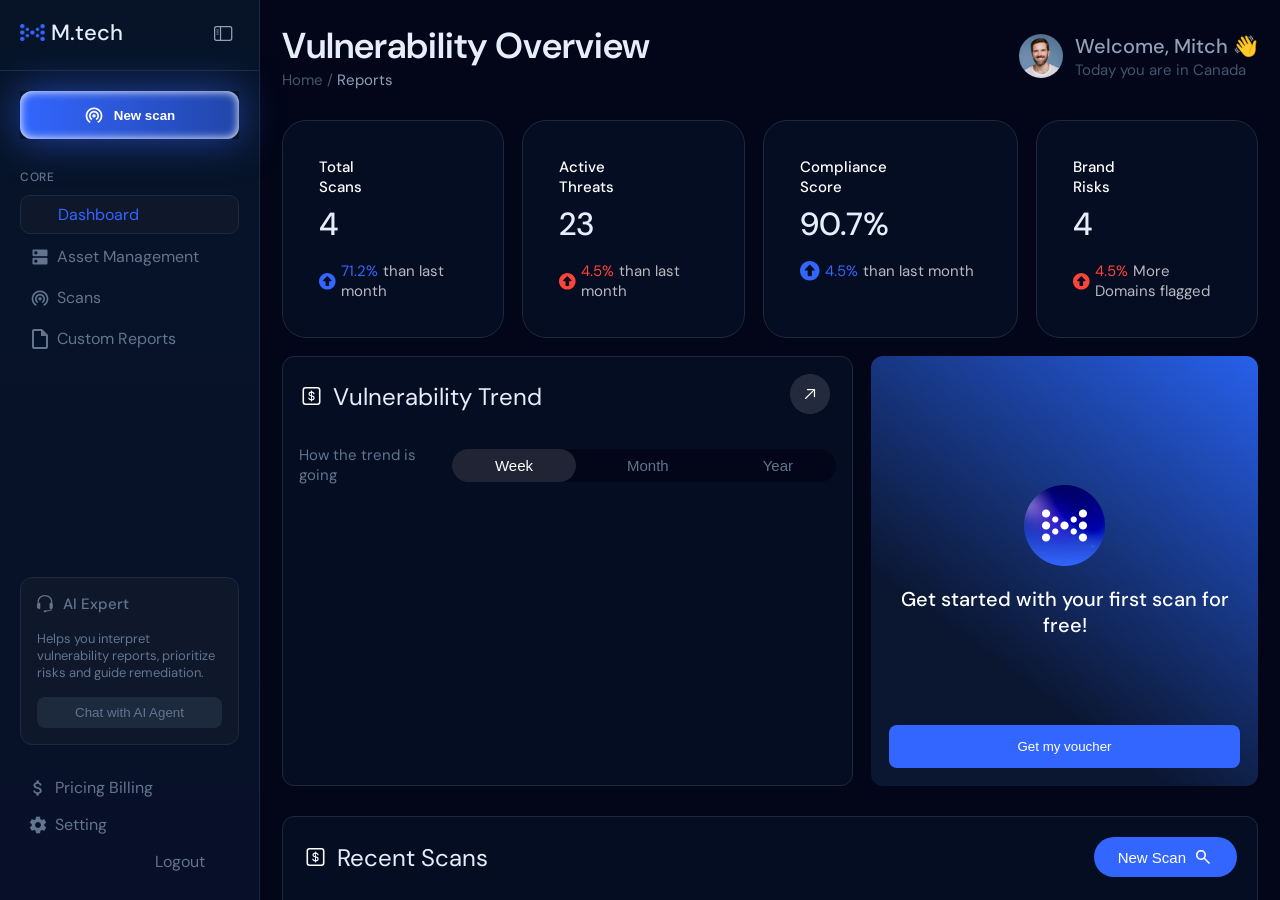
==== commit 4aaa9616: "Hide Inteligence menu area from sidebar" ====
--- a/index.html
+++ b/index.html
@@ -70,7 +70,7 @@
                         </nav>
                     </div>
 
-                    <div class="inner-sidebar inteligence-area">
+                    <!-- <div class="inner-sidebar inteligence-area">
                         <h5 class="section-title">INTELLIGENCE</h5>
                         <nav class="nav">
                             <div class="nav-item" data-panel="threatPanel">
@@ -86,7 +86,7 @@
                                 <div class="label">Compliance</div>
                             </div>
                         </nav>
-                    </div>
+                    </div> -->
                 </div>
             </div>
 
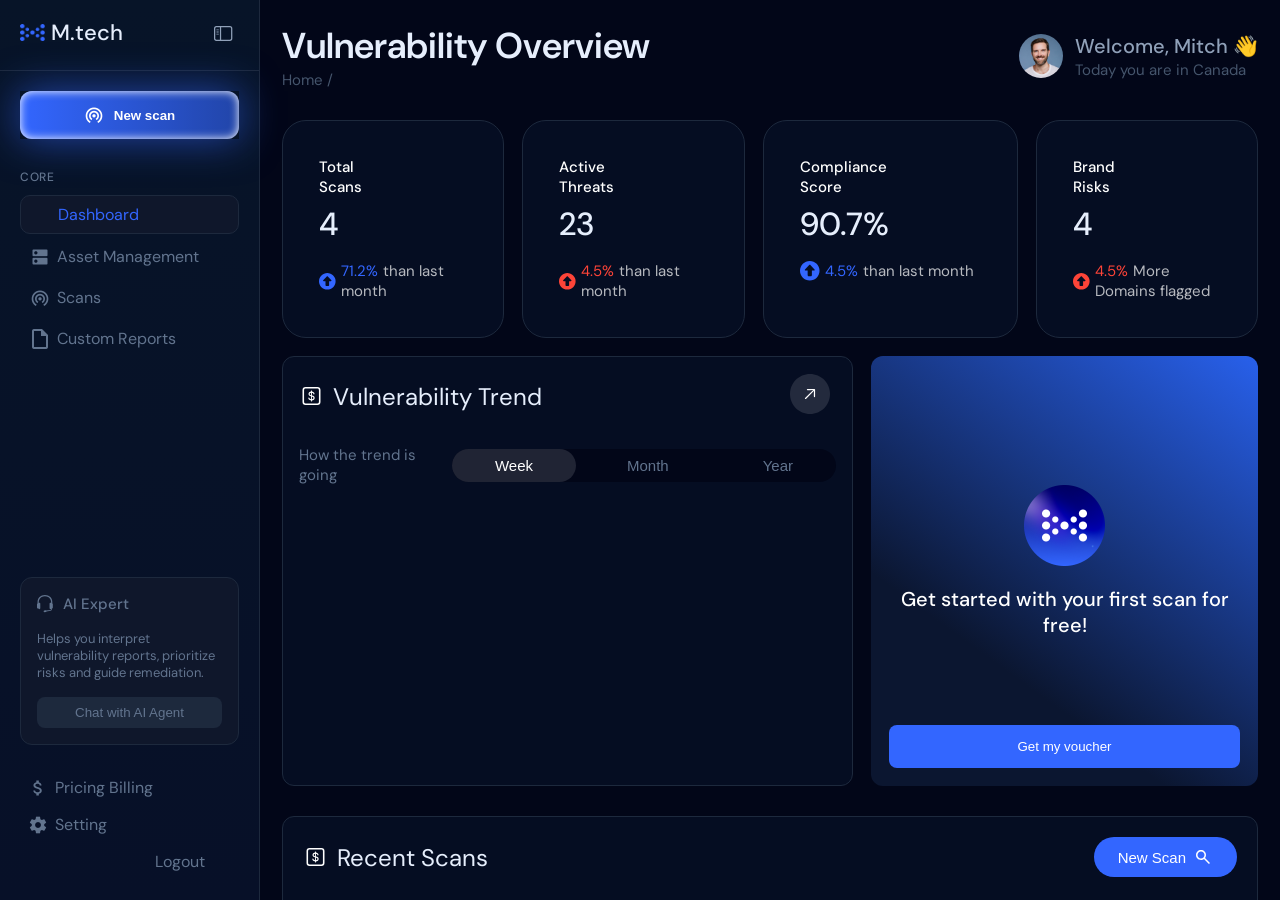
==== commit dad3b963: "Created new pages for header user menu" ====
--- a/index.html
+++ b/index.html
@@ -54,7 +54,7 @@
                                 <div class="icon"><span class="material-icons">grid_view</span></div>
                                 <div class="label">Dashboard</div>
                             </div>
-                            <div class="nav-item" data-panel="assetsPanel">
+                            <div class="nav-item asset-tab" data-panel="assetsPanel">
                                 <div class="icon"><span class="material-icons">dns</span></div>
                                 <div class="label">Asset Management</div>
                             </div>
@@ -62,7 +62,7 @@
                                 <div class="icon"><span class="material-icons">wifi_tethering</span></div>
                                 <div class="label">Scans</div>
                             </div>
-                            <div class="nav-item" id="openReportPanel">
+                            <div class="nav-item report-tab" id="openReportPanel" data-panel="reportPanel">
                                 <div class="icon"><span class="material-symbols-outlined">draft</span></div>
                                 <div class="label">Custom Reports</div>
                             </div>
@@ -100,10 +100,12 @@
                     <button class="btn nav-item" id="openAi" data-panel="aiAgent">Chat with AI Agent</button>
                 </div>
                 <div class="footer-links">
-                    <a class="item nav-item pricingMenu" data-panel="pricingPanel"><span class="material-icons">attach_money</span>
+                    <a class="item nav-item pricingMenu" data-panel="pricingPanel"><span
+                            class="material-icons">attach_money</span>
                         <p>Pricing Billing</p>
                     </a>
-                    <a class="item nav-item settingMenu" data-panel="settingPanel"><span class="material-icons">settings</span>
+                    <a class="item nav-item settingMenu" data-panel="settingPanel"><span
+                            class="material-icons">settings</span>
                         <p>Setting</p>
                     </a>
                     <a class="item"><span class="material-icons">logout</span>
@@ -118,15 +120,36 @@
             <header class="header">
                 <div class="title">
                     <h1 id="pageTitle">Vulnerability Overview</h1>
-                    <span class="breadcrumbs">Home / <span class="current-page" id="currentPage">Reports</span></span>
-                </div>
-                <div class="user">
-                    <div class="avatar">
-                        <img src="assets/images/user-avatar.jpg" alt="avatar">
-                    </div>
-                    <div class="user-info">
-                        <h3>Welcome, Mitch 👋</h3>
-                        <span>Today you are in Canada</span>
+                    <nav class="breadcrumb"><span id="breadcrumbHome">Home</span><span class="sep"> </span><span
+                            id="breadcrumbSection"></span><span class="sep"> / </span><span id="currentPage"></span>
+                    </nav>
+
+                </div>
+                <div class="inner-user">
+                    <div class="user">
+                        <div class="avatar">
+                            <img src="assets/images/user-avatar.jpg" alt="avatar">
+                        </div>
+                        <div class="user-info">
+                            <h3>Welcome, Mitch 👋</h3>
+                            <span>Today you are in Canada</span>
+                        </div>
+                    </div>
+                    <div class="user-panel">
+                        <ul>
+                            <li class="user-panel-profile nav-item"><span
+                                    class="material-symbols-outlined">account_circle</span><span>Profile</span></li>
+                            <li class="user-panel-notification nav-item" data-panel="notificationPanel"><span
+                                    class="material-symbols-outlined">circle_notifications</span><span>Notification</span>
+                            </li>
+                            <li class="user-panel-jira-setting nav-item"><span
+                                    class="material-symbols-outlined">settings</span><span>Jira Setting</span></li>
+                            <li class="user-panel-scan-history  nav-item"><span
+                                    class="material-symbols-outlined">history</span><span>Scan History</span></li>
+                            <li class="user-panel-logout nav-item"><span
+                                    class="material-symbols-outlined">logout</span><span>Logout</span></li>
+
+                        </ul>
                     </div>
                 </div>
             </header>
@@ -610,8 +633,8 @@
                 </div>
             </section>
 
-            <!-- Other panels -->
-            <section id="assetsPanel" class="panel">
+            <!-- Assets panels -->
+            <section id="assetsPanel" class="panel asset-panel">
                 <div class="cards">
                     <div class="card scan-card">
                         <div class="card-body">
@@ -688,7 +711,107 @@
                                         </div>
                                     </div>
                                     <div class="accordion-content">
-                                        <p>This is content for section one.</p>
+                                        <!--  Api items area start -->
+                                        <div class="inner-api-item">
+                                            <!-- Api item -->
+                                            <div class="api-gateway-item">
+                                                <div class="col hostname">api-gateway.dexpose.io</div>
+                                                <div class="col ip">104.26.12.117</div>
+                                                <div class="col geo">40.7357, -74.1724</div>
+
+                                                <div class="col tags">
+                                                    <span class="tag critical">Critical</span>
+                                                    <span class="tag risk">3 risks</span>
+                                                    <span class="tag blue">HTTPS:443</span>
+                                                    <span class="tag blue">HTTP:80</span>
+                                                    <span class="tag blue">HOSTS2-NSB</span>
+                                                </div>
+
+                                                <div class="col date">2025-10-12 12:20</div>
+
+                                                <div class="col action">
+                                                    <button class="mapBtn btn"><span
+                                                            class="material-icons">location_on</span></button>
+                                                    <button class="results-btn btn" data-panel="apiGatewayPanel"><span
+                                                            class="material-icons">visibility</span> Results</button>
+                                                </div>
+                                            </div>
+
+                                            <!-- Api item -->
+                                            <div class="api-gateway-item">
+                                                <div class="col hostname">api-gateway2.dexpose.io</div>
+                                                <div class="col ip">104.26.12.117</div>
+                                                <div class="col geo">40.7357, -74.1724</div>
+
+                                                <div class="col tags">
+                                                    <span class="tag critical">Critical</span>
+                                                    <span class="tag risk">3 risks</span>
+                                                    <span class="tag blue">HTTPS:443</span>
+                                                    <span class="tag blue">HTTP:80</span>
+                                                    <span class="tag blue">HOSTS2-NSB</span>
+                                                </div>
+
+                                                <div class="col date">2025-10-12 12:20</div>
+
+                                                <div class="col action">
+                                                    <button class="mapBtn btn"><span
+                                                            class="material-icons">location_on</span></button>
+                                                    <button class="results-btn btn" data-panel="apiGatewayPanel"><span
+                                                            class="material-icons">visibility</span> Results</button>
+                                                </div>
+                                            </div>
+
+                                            <!-- Api item -->
+                                            <div class="api-gateway-item">
+                                                <div class="col hostname">api-gateway.dexpose.io</div>
+                                                <div class="col ip">104.26.12.117</div>
+                                                <div class="col geo">40.7357, -74.1724</div>
+
+                                                <div class="col tags">
+                                                    <span class="tag critical">Critical</span>
+                                                    <span class="tag risk">3 risks</span>
+                                                    <span class="tag blue">HTTPS:443</span>
+                                                    <span class="tag blue">HTTP:80</span>
+                                                    <span class="tag blue">HOSTS2-NSB</span>
+                                                </div>
+
+                                                <div class="col date">2025-10-12 12:20</div>
+
+                                                <div class="col action">
+                                                    <button class="mapBtn btn"><span
+                                                            class="material-icons">location_on</span></button>
+                                                    <button class="results-btn btn" data-panel="apiGatewayPanel"><span
+                                                            class="material-icons">visibility</span> Results</button>
+                                                </div>
+                                            </div>
+
+                                            <!-- Api item -->
+                                            <div class="api-gateway-item">
+                                                <div class="col hostname">api-gateway.dexpose.io</div>
+                                                <div class="col ip">104.26.12.117</div>
+                                                <div class="col geo">40.7357, -74.1724</div>
+
+                                                <div class="col tags">
+                                                    <span class="tag critical">Critical</span>
+                                                    <span class="tag risk">3 risks</span>
+                                                    <span class="tag blue">HTTPS:443</span>
+                                                    <span class="tag blue">HTTP:80</span>
+                                                    <span class="tag blue">HOSTS2-NSB</span>
+                                                </div>
+
+                                                <div class="col date">2025-10-12 12:20</div>
+
+                                                <div class="col action">
+                                                    <button class="mapBtn btn"><span
+                                                            class="material-icons">location_on</span></button>
+                                                    <button class="results-btn btn" data-panel="apiGatewayPanel"><span
+                                                            class="material-icons">visibility</span> Results</button>
+                                                </div>
+                                            </div>
+
+
+                                        </div>
+                                        <!--  Api items area close -->
                                     </div>
                                 </div>
                                 <!-- item -->
@@ -709,7 +832,29 @@
                                         </div>
                                     </div>
                                     <div class="accordion-content">
-                                        <p>This is content for section one.</p>
+                                        <!-- Api item -->
+                                        <div class="api-gateway-item">
+                                            <div class="col hostname">api-gateway.dexpose.io</div>
+                                            <div class="col ip">104.26.12.117</div>
+                                            <div class="col geo">40.7357, -74.1724</div>
+
+                                            <div class="col tags">
+                                                <span class="tag critical">Critical</span>
+                                                <span class="tag risk">3 risks</span>
+                                                <span class="tag blue">HTTPS:443</span>
+                                                <span class="tag blue">HTTP:80</span>
+                                                <span class="tag blue">HOSTS2-NSB</span>
+                                            </div>
+
+                                            <div class="col date">2025-10-12 12:20</div>
+
+                                            <div class="col action">
+                                                <button class="mapBtn btn"><span
+                                                        class="material-icons">location_on</span></button>
+                                                <button class="results-btn btn" data-panel="apiGatewayPanel"><span
+                                                        class="material-icons">visibility</span> Results</button>
+                                            </div>
+                                        </div>
                                     </div>
                                 </div>
 
@@ -832,6 +977,122 @@
                 </div>
             </section>
 
+            <!-- Api gateway panel for view result of assets -->
+            <section id="apiGatewayPanel" class="panel side-panel">
+                <div class="api-gateway">
+                    <!-- LEFT SIDE -->
+                    <div class="left-panel">
+                        <div class="card">
+                            <h3><span class="material-symbols-outlined">vital_signs</span></h3>
+                            <ul class="info-list">
+                                <li><span class="list-title">Hostname:</span> <span>api-gateway.dexpose.io</span></li>
+                                <li><span class="list-title">IP Address:</span> <span>104.26.12.117</span> </li>
+                                <li><span class="list-title">Domain:</span> <span>dexpose.io</span></li>
+                                <li><span class="list-title">Discovered:</span> <span>2025-10-11 14:02</span></li>
+                                <li><span class="list-title">Last Updated:</span> <span>2025-10-11 14:03</span></li>
+                                <li class="critical"><span class="list-title">Critical Score:</span> <span
+                                        class="score-value">Active</span>
+                                </li>
+                                <li><span class="list-title">Status:</span> <span class="status active">Active</span>
+                                </li>
+                            </ul>
+                        </div>
+
+                        <div class="card warning-card">
+                            <h3 class="card-title"><span class="material-symbols-outlined">warning</span></h3>
+                            <p class="warning-item"><span class="material-symbols-outlined">warning</span> High
+                                vulnerability count (39)</p>
+                            <p class="warning-item"><span class="material-symbols-outlined">warning</span> XSS
+                                vulnerability detected</p>
+                        </div>
+
+                    </div>
+
+                    <!-- RIGHT SIDE -->
+                    <div class="right-panel">
+
+                        <div class="card analysis-card">
+
+                            <div class="analysis-header">
+                                <h2>Analysis</h2>
+                                <div class="badges">
+                                    <p><span class="material-symbols-outlined">
+                                            language
+                                        </span> Internet-facing</p>
+                                    <p><span class="material-symbols-outlined">
+                                            lock
+                                        </span> TLS observed</p>
+                                </div>
+                            </div>
+
+                            <!-- Tabs -->
+                            <div class="tabs">
+                                <button class="tab active" data-tab="services">Services</button>
+                                <button class="tab" data-tab="tech">Technologies</button>
+                                <button class="tab" data-tab="ssl">SSL/TLS</button>
+                                <button class="tab" data-tab="dns">DNS</button>
+                                <button class="tab" data-tab="changes">Changes</button>
+                            </div>
+
+                            <!-- Tab Content -->
+                            <div class="tab-content active" id="services">
+                                <h3 class="table-heading">Detected Services</h3>
+                                <table>
+                                    <thead>
+                                        <tr>
+                                            <th>Service</th>
+                                            <th>Port</th>
+                                            <th>Protocol</th>
+                                            <th>Version</th>
+                                            <th>Banner</th>
+                                        </tr>
+                                    </thead>
+                                    <tbody>
+                                        <tr>
+                                            <td><span class="pill">HTTPS</span></td>
+                                            <td>443</td>
+                                            <td>TCP</td>
+                                            <td>Unknown</td>
+                                            <td>-</td>
+                                        </tr>
+                                        <tr>
+                                            <td><span class="pill">HTTP</span></td>
+                                            <td>80</td>
+                                            <td>TCP</td>
+                                            <td>Unknown</td>
+                                            <td>-</td>
+                                        </tr>
+                                        <tr>
+                                            <td><span class="pill">HTTP-PROXY</span></td>
+                                            <td>8080</td>
+                                            <td>TCP</td>
+                                            <td>Unknown</td>
+                                            <td>-</td>
+                                        </tr>
+                                        <tr>
+                                            <td><span class="pill">HTTPS-ALT</span></td>
+                                            <td>8443</td>
+                                            <td>TCP</td>
+                                            <td>Unknown</td>
+                                            <td>-</td>
+                                        </tr>
+                                    </tbody>
+                                </table>
+                            </div>
+
+                            <div class="tab-content" id="tech">No technologies detected.</div>
+                            <div class="tab-content" id="ssl">SSL/TLS data here.</div>
+                            <div class="tab-content" id="dns">DNS information.</div>
+                            <div class="tab-content" id="changes">Change logs.</div>
+
+                        </div>
+
+                    </div>
+
+                </div>
+            </section>
+
+            <!-- Scan panel -->
             <section id="scansPanel" class="panel">
                 <div class="inner-scan-panel">
 
@@ -1289,21 +1550,6 @@
                 </aside>
 
                 <section class="report-content-area">
-                    <header class="header">
-                        <div class="title">
-                            <h1 id="pageTitle"> Build Custom Report</h1>
-                            <span class="breadcrumbs">Home / <span class="current-page">Reports</span></span>
-                        </div>
-                        <div class="user">
-                            <div class="avatar">
-                                <img src="assets/images/user-avatar.jpg" alt="avatar">
-                            </div>
-                            <div class="user-info">
-                                <h3>Welcome, Mitch 👋</h3>
-                                <span>Today you are in Canada</span>
-                            </div>
-                        </div>
-                    </header>
                     <div class="report-content" id="rc_content">
                         <!-- File genarate area start -->
                         <form class="form-container" id="reportForm">
@@ -1366,23 +1612,23 @@
 
 
 
-            <section id="threatPanel" class="panel">
+            <!-- <section id="threatPanel" class="panel">
                 <div class="card" style="padding:14px">
                     <h3>Threat Intelligence</h3>
                 </div>
-            </section>
-
-            <section id="brandPanel" class="panel">
+            </section> -->
+
+            <!-- <section id="brandPanel" class="panel">
                 <div class="card" style="padding:14px">
                     <h3>Brand Protection</h3>
                 </div>
-            </section>
-
-            <section id="compliancePanel" class="panel">
+            </section> -->
+
+            <!-- <section id="compliancePanel" class="panel">
                 <div class="card" style="padding:14px">
                     <h3>Compliance</h3>
                 </div>
-            </section>
+            </section> -->
 
             <section id="pricingPanel" class="panel">
                 <div class="card" style="padding:14px">
@@ -1391,7 +1637,8 @@
                         <div class="pricing-row">
                             <!-- ESSENTIAL -->
                             <div class="pricing-card essential-card">
-                                <span class="badge essential"><img src="assets/images/essential.svg" alt=""> ESSENTIAL</span>
+                                <span class="badge essential"><img src="assets/images/essential.svg" alt="">
+                                    ESSENTIAL</span>
                                 <h4>Vulnerability Scanning</h4>
                                 <h2>CAD $399 <small>/scan</small></h2>
                                 <p class="desc">Essential security scanning for your domain</p>
@@ -1399,11 +1646,16 @@
                                 <button class="btn dark">Sign Up</button>
 
                                 <ul>
-                                    <li><span class="material-symbols-outlined">check_circle</span> Complete vulnerability scan</li>
-                                    <li><span class="material-symbols-outlined">check_circle</span> Security risk assessment</li>
-                                    <li><span class="material-symbols-outlined">check_circle</span> Detailed vulnerability report</li>
-                                    <li><span class="material-symbols-outlined">check_circle</span> 90-day retest eligibility</li>
-                                    <li><span class="material-symbols-outlined">check_circle</span> Priority email support</li>
+                                    <li><span class="material-symbols-outlined">check_circle</span> Complete
+                                        vulnerability scan</li>
+                                    <li><span class="material-symbols-outlined">check_circle</span> Security risk
+                                        assessment</li>
+                                    <li><span class="material-symbols-outlined">check_circle</span> Detailed
+                                        vulnerability report</li>
+                                    <li><span class="material-symbols-outlined">check_circle</span> 90-day retest
+                                        eligibility</li>
+                                    <li><span class="material-symbols-outlined">check_circle</span> Priority email
+                                        support</li>
                                 </ul>
                             </div>
 
@@ -1417,19 +1669,27 @@
                                 <button class="btn light">Sign Up</button>
 
                                 <ul>
-                                    <li><span class="material-symbols-outlined">check_circle</span> 10 vulnerability scans per year</li>
-                                    <li><span class="material-symbols-outlined">check_circle</span> Quick scan functionality</li>
-                                    <li><span class="material-symbols-outlined">check_circle</span> No per-scan charges</li>
-                                    <li><span class="material-symbols-outlined">check_circle</span> Annual subscription convenience</li>
-                                    <li><span class="material-symbols-outlined">check_circle</span> Priority support</li>
-                                    <li><span class="material-symbols-outlined">check_circle</span> 90-day retest eligibility</li>
-                                    <li><span class="material-symbols-outlined">check_circle</span> Instant scan deployment</li>
+                                    <li><span class="material-symbols-outlined">check_circle</span> 10 vulnerability
+                                        scans per year</li>
+                                    <li><span class="material-symbols-outlined">check_circle</span> Quick scan
+                                        functionality</li>
+                                    <li><span class="material-symbols-outlined">check_circle</span> No per-scan charges
+                                    </li>
+                                    <li><span class="material-symbols-outlined">check_circle</span> Annual subscription
+                                        convenience</li>
+                                    <li><span class="material-symbols-outlined">check_circle</span> Priority support
+                                    </li>
+                                    <li><span class="material-symbols-outlined">check_circle</span> 90-day retest
+                                        eligibility</li>
+                                    <li><span class="material-symbols-outlined">check_circle</span> Instant scan
+                                        deployment</li>
                                 </ul>
                             </div>
 
                             <!-- RECOMMENDED -->
                             <div class="pricing-card recommended-card">
-                                <span class="badge recommended"><img src="assets/images/recomended-value.svg" alt=""> RECOMMENDED</span>
+                                <span class="badge recommended"><img src="assets/images/recomended-value.svg" alt="">
+                                    RECOMMENDED</span>
                                 <h4>Vulnerability + Phishing</h4>
                                 <h2>CAD $699 <small>/scan</small></h2>
                                 <p class="desc">Comprehensive assessment including phishing simulation</p>
@@ -1437,12 +1697,18 @@
                                 <button class="btn dark">Sign Up</button>
 
                                 <ul>
-                                    <li><span class="material-symbols-outlined">check_circle</span> Complete vulnerability scan</li>
-                                    <li><span class="material-symbols-outlined">check_circle</span> Simulated phishing campaign</li>
-                                    <li><span class="material-symbols-outlined">check_circle</span> Employee awareness metrics</li>
-                                    <li><span class="material-symbols-outlined">check_circle</span> Security awareness training</li>
-                                    <li><span class="material-symbols-outlined">check_circle</span> 90-day retest eligibility</li>
-                                    <li><span class="material-symbols-outlined">check_circle</span> Priority phone support</li>
+                                    <li><span class="material-symbols-outlined">check_circle</span> Complete
+                                        vulnerability scan</li>
+                                    <li><span class="material-symbols-outlined">check_circle</span> Simulated phishing
+                                        campaign</li>
+                                    <li><span class="material-symbols-outlined">check_circle</span> Employee awareness
+                                        metrics</li>
+                                    <li><span class="material-symbols-outlined">check_circle</span> Security awareness
+                                        training</li>
+                                    <li><span class="material-symbols-outlined">check_circle</span> 90-day retest
+                                        eligibility</li>
+                                    <li><span class="material-symbols-outlined">check_circle</span> Priority phone
+                                        support</li>
                                 </ul>
                             </div>
 
@@ -1460,17 +1726,25 @@
 
                                     <h5>What’s included</h5>
                                     <ul class="two-col">
-                                        <li><span class="material-symbols-outlined">check_circle</span> Custom penetration testing</li>
-                                        <li><span class="material-symbols-outlined">check_circle</span> Advanced vulnerability assessment</li>
-                                        <li><span class="material-symbols-outlined">check_circle</span> Social engineering testing</li>
-                                        <li><span class="material-symbols-outlined">check_circle</span> Physical security testing</li>
-                                        <li><span class="material-symbols-outlined">check_circle</span> Compliance framework mapping</li>
-                                        <li><span class="material-symbols-outlined">check_circle</span> Ongoing security consultation</li>
-                                        <li><span class="material-symbols-outlined">check_circle</span> 24/7 emergency support</li>
+                                        <li><span class="material-symbols-outlined">check_circle</span> Custom
+                                            penetration testing</li>
+                                        <li><span class="material-symbols-outlined">check_circle</span> Advanced
+                                            vulnerability assessment</li>
+                                        <li><span class="material-symbols-outlined">check_circle</span> Social
+                                            engineering testing</li>
+                                        <li><span class="material-symbols-outlined">check_circle</span> Physical
+                                            security testing</li>
+                                        <li><span class="material-symbols-outlined">check_circle</span> Compliance
+                                            framework mapping</li>
+                                        <li><span class="material-symbols-outlined">check_circle</span> Ongoing security
+                                            consultation</li>
+                                        <li><span class="material-symbols-outlined">check_circle</span> 24/7 emergency
+                                            support</li>
                                     </ul>
                                 </div>
                                 <div class="pricing-card right">
-                                    <span class="badge enterprise"><img src="assets/images/enterprise.svg" alt=""> ENTERPRISE</span>
+                                    <span class="badge enterprise"><img src="assets/images/enterprise.svg" alt="">
+                                        ENTERPRISE</span>
                                     <h2>Contact</h2>
                                     <p class="desc">For Pricing</p>
                                     <button class="btn light">Sign Up</button>
@@ -1482,7 +1756,8 @@
 
                             <!-- COMPLETE SECURITY -->
                             <div class="pricing-card tall">
-                                <span class="badge best"><img src="assets/images/best-value.svg" alt=""> BEST VALUE</span>
+                                <span class="badge best"><img src="assets/images/best-value.svg" alt=""> BEST
+                                    VALUE</span>
                                 <h2>Complete Security Assessment</h2>
                                 <p class="desc">Full-scale assessment including dark web monitoring</p>
 
@@ -1490,13 +1765,20 @@
                                 <button class="btn dark">Sign Up</button>
 
                                 <ul>
-                                    <li><span class="material-symbols-outlined">check_circle</span> Complete vulnerability scan</li>
-                                    <li><span class="material-symbols-outlined">check_circle</span> Simulated phishing campaign</li>
-                                    <li><span class="material-symbols-outlined">check_circle</span> Dark web monitoring</li>
-                                    <li><span class="material-symbols-outlined">check_circle</span> Advanced threat intelligence</li>
-                                    <li><span class="material-symbols-outlined">check_circle</span> Compliance reporting</li>
-                                    <li><span class="material-symbols-outlined">check_circle</span> 90-day retest eligibility</li>
-                                    <li><span class="material-symbols-outlined">check_circle</span> Dedicated security consultant</li>
+                                    <li><span class="material-symbols-outlined">check_circle</span> Complete
+                                        vulnerability scan</li>
+                                    <li><span class="material-symbols-outlined">check_circle</span> Simulated phishing
+                                        campaign</li>
+                                    <li><span class="material-symbols-outlined">check_circle</span> Dark web monitoring
+                                    </li>
+                                    <li><span class="material-symbols-outlined">check_circle</span> Advanced threat
+                                        intelligence</li>
+                                    <li><span class="material-symbols-outlined">check_circle</span> Compliance reporting
+                                    </li>
+                                    <li><span class="material-symbols-outlined">check_circle</span> 90-day retest
+                                        eligibility</li>
+                                    <li><span class="material-symbols-outlined">check_circle</span> Dedicated security
+                                        consultant</li>
                                 </ul>
                             </div>
 
@@ -1517,52 +1799,60 @@
                                 <div class="form-group">
                                     <label for="username"><span class="material-icons">person</span> Username</label>
                                     <input type="text" id="username" placeholder="Username">
-                                     <span class="helpText">Username cannot be changed</span>
+                                    <span class="helpText">Username cannot be changed</span>
                                 </div>
                                 <div class="form-group">
-                                    <label for="email"><span class="material-icons">mail</span> Email Address <span class="importantMark">*</span></label>
+                                    <label for="email"><span class="material-icons">mail</span> Email Address <span
+                                            class="importantMark">*</span></label>
                                     <input type="email" id="email" placeholder="Enter email address">
-                                     <span class="helpText">Used for account notifications and login</span>
+                                    <span class="helpText">Used for account notifications and login</span>
                                 </div>
                             </div>
                             <div class="form-row">
                                 <div class="form-group">
-                                    <label for="fullName"><span class="material-symbols-outlined">id_card</span> Full Name <span class="importantMark"></span></label>
+                                    <label for="fullName"><span class="material-symbols-outlined">id_card</span> Full
+                                        Name <span class="importantMark"></span></label>
                                     <input type="text" id="fullName" placeholder="Enter full name">
-                                     <span class="helpText">Your display name for reports and communications</span>
+                                    <span class="helpText">Your display name for reports and communications</span>
                                 </div>
                                 <div class="form-group">
-                                    <label for="PhoneNumber"><span class="material-icons">call</span> Phone Number </label>
+                                    <label for="PhoneNumber"><span class="material-icons">call</span> Phone Number
+                                    </label>
                                     <input type="number" id="PhoneNumber" placeholder="Enter Phone number">
-                                     <span class="helpText">Optional: For important security notifications</span>
+                                    <span class="helpText">Optional: For important security notifications</span>
                                 </div>
                             </div>
                             <div class="form-row">
                                 <div class="form-group address-form-group">
                                     <label for="Address"><span class="material-icons">location_on</span> Address</label>
                                     <textarea name="Address" id="Address" placeholder="Enter your address"></textarea>
-                                     <span class="helpText">Optional: Your business or mailing address</span>
+                                    <span class="helpText">Optional: Your business or mailing address</span>
                                 </div>
                             </div>
                             <div class="form-row">
                                 <div class="mspi">
                                     <div class="mspi-header">
-                                        <h3><span class="material-icons">apartment</span> Managed Service Provider Information</h3>
+                                        <h3><span class="material-icons">apartment</span> Managed Service Provider
+                                            Information</h3>
                                     </div>
                                     <div class="mspi-content">
                                         <div class="form-row">
                                             <div class="form-group">
-                                                <label for="mspCompany"><span class="material-icons">apartment</span> MSP Company Name</label>
+                                                <label for="mspCompany"><span class="material-icons">apartment</span>
+                                                    MSP Company Name</label>
                                                 <input type="text" id="mspCompany" placeholder="Enter MSP Company Name">
-                                                 <span class="helpText">Optional: Name of your managed service provider</span>
+                                                <span class="helpText">Optional: Name of your managed service
+                                                    provider</span>
                                             </div>
                                             <div class="form-group">
-                                                <label for="mspLogo"><span class="material-icons">image</span> MSP Logo</label>
+                                                <label for="mspLogo"><span class="material-icons">image</span> MSP
+                                                    Logo</label>
                                                 <div class="uploadLogo">
                                                     <input type="file" id="mspLogo">
                                                     <img src="" alt="" id="mspLogoPreview">
                                                 </div>
-                                                <span class="helpText">Optional: Upload your MSP logo (PNG, JPG, GIF)</span>
+                                                <span class="helpText">Optional: Upload your MSP logo (PNG, JPG,
+                                                    GIF)</span>
                                             </div>
                                         </div>
                                     </div>
@@ -1576,37 +1866,71 @@
                                             <span class="label">Member Since</span>
                                             <p class="memberStart">July 06, 2025</p>
                                         </div>
-                                         <div class="group">
+                                        <div class="group">
                                             <span class="label">Last login</span>
                                             <p class="lastLoginInfo">January 10, 2026 at 11:34 AM</p>
                                         </div>
-                                         <div class="group">
+                                        <div class="group">
                                             <span class="label">Account type</span>
                                             <p class="accountType">User</p>
                                         </div>
                                     </div>
                                 </div>
-                                 <div class="securitySetting">
+                                <div class="securitySetting">
                                     <div class="securitySetting-header">
                                         <h3><span class="material-icons">shield</span> Security Settings</h3>
                                     </div>
                                     <div class="securitySettingContent">
-                                         <div class="group">
+                                        <div class="group">
                                             <span class="label">Two-Factor Authentication</span>
-                                            <p class="securityStatus"><span class="material-icons">warning</span> Disabled</p>
+                                            <p class="securityStatus"><span class="material-icons">warning</span>
+                                                Disabled</p>
                                         </div>
                                         <div class="group">
-                                            <button class="twoStepBtn"><span class="material-icons">shield</span>Enable 2FA</button>
+                                            <button class="twoStepBtn"><span class="material-icons">shield</span>Enable
+                                                2FA</button>
                                         </div>
                                     </div>
                                 </div>
                             </div>
                             <div class="form-row btnArea">
-                                <button class="backToDashboard"><span class="material-icons">arrow_back</span> Back to Dashboard</button>
-                                <button type="submit" class="saveInfoBtn"><span class="material-icons">save</span> Save changes</button>
+                                <button class="backToDashboard"><span class="material-icons">arrow_back</span> Back to
+                                    Dashboard</button>
+                                <button type="submit" class="saveInfoBtn"><span class="material-icons">save</span> Save
+                                    changes</button>
                             </div>
                         </form>
                     </div>
+                </div>
+            </section>
+
+            <section id="notificationPanel" class="panel">
+                <div class="card" style="padding:14px">
+                    <div class="inner-notice">
+                        <h3 class="notice-heading"><span class="material-symbols-outlined">cell_tower</span> Active
+                            Notifications</h3>
+                        <div class="active-notification">
+                            <ul>
+                                <li class="notification-item">Notice</li>
+                                <li class="notification-item">Notice</li>
+                            </ul>
+                        </div>
+                        <div class="no-notification">
+                            <div class="icon-box">
+                                <span class="material-icons">check_circle</span>
+                                <h3>No Active Notificaitons</h3>
+                                <p>You're all caught up! All notifications have been dismissed or have expired.</p>
+                            </div>
+                        </div>
+                    </div>
+
+                </div>
+                <p class="noticeFooterText">MTECH Attack Surface Management © 2025</p>
+            </section>
+
+            <section id="jiraSettingPanel" class="panel">
+                <div class="card" style="padding:14px">
+                    <h3>Jira Setting</h3>
                 </div>
             </section>
         </main>
@@ -1661,21 +1985,7 @@
         </aside>
 
         <section class="ai-chat">
-            <header class="header">
-                <div class="title">
-                    <h1 id="pageTitle"> AI Agent Support</h1>
-                    <span class="breadcrumbs">Home / <span class="current-page">Ai Agent</span></span>
-                </div>
-                <div class="user">
-                    <div class="avatar">
-                        <img src="assets/images/user-avatar.jpg" alt="avatar">
-                    </div>
-                    <div class="user-info">
-                        <h3>Welcome, Mitch 👋</h3>
-                        <span>Today you are in Canada</span>
-                    </div>
-                </div>
-            </header>
+           
             <div class="chat-messages" id="messages"></div>
             <!-- AI selected preview card -->
             <div id="aiSelectedCard"></div>
--- a/assets/css/style.css
+++ b/assets/css/style.css
@@ -73,8 +73,6 @@
     max-height: 0;
     overflow: hidden;
     transition: max-height 0.3s ease;
-    padding: 0 20px;
-    background: #111827;
 }
 
 .accordion-content p {
@@ -255,7 +253,6 @@
     border: 1px solid var(--border-color);
     width: 100%;
     text-align: left;
-    justify-content: flex-start !important;
 }
 
 .sidebar.collapsed .nav-item .label {
@@ -324,7 +321,7 @@
     color: var(--muted);
     cursor: pointer;
     display: flex;
-    justify-content: center;
+    justify-content: flex-start;
     gap: 7px;
 }
 
@@ -354,6 +351,11 @@
     justify-content: space-between;
     align-items: center;
     margin-bottom: 30px;
+    z-index: 999;
+    position: relative;
+}
+.report-header{
+    z-index: 10000;
 }
 
 .header .title h1#pageTitle {
@@ -369,6 +371,10 @@
 
 .breadcrumbs .current-page {
     color: #90A1B9 !important;
+}
+
+.inner-user {
+    position: relative;
 }
 
 .user {
@@ -401,6 +407,30 @@
     color: #45556C;
     font-size: 15px;
     font-weight: 400;
+}
+
+
+
+.user-panel {
+    border: 1px solid var(--border-color);
+    border-radius: 12px;
+    background: var(--card);
+    padding: 10px;
+    display: none;
+    position: absolute;
+    top: 50px;
+    left: 0;
+    width: 100%;
+    z-index: 9999;
+}
+
+.user-panel ul {
+    padding: 0;
+    margin: 0;
+}
+
+.inner-user:hover .user-panel {
+    display: block;
 }
 
 /* ================= Panel enter animation ================= */
@@ -1161,7 +1191,7 @@
 
 /* REPORT SIDEBAR START*/
 .report-sidebar {
-    width: 280px;
+    width: 260px;
     background: linear-gradient(180deg, #071428, #071028);
     display: flex;
     flex-direction: column;
@@ -1251,7 +1281,7 @@
 
 .report-content {
     width: 100%;
-    margin: 0 auto;
+    margin: 100px auto 0;
     padding-bottom: 30px;
 }
 
@@ -1672,7 +1702,7 @@
 
 /* AI SIDEBAR */
 .ai-sidebar {
-    width: 280px;
+    width: 260px;
     background: linear-gradient(180deg, #071428, #071028);
     display: flex;
     flex-direction: column;
@@ -2165,13 +2195,15 @@
     padding: 0;
     gap: 20px;
 }
-.pricing-card .left{
+
+.pricing-card .left {
     padding: 30px;
     border-right: 1px solid var(--border-color);
     display: flex;
     flex-direction: column;
     justify-content: center;
 }
+
 .pricing-card.right {
     min-height: 100%;
     text-align: center;
@@ -2221,7 +2253,7 @@
 }
 
 .badge.enterprise {
-        justify-self: center !important;
+    justify-self: center !important;
     background-color: transparent;
     background-image: linear-gradient(45deg, #8261E247 0%, #17171733 64%);
 }
@@ -2554,4 +2586,399 @@
     font-size: 20px;
 }
 
-/* Profile setting close */+/* Profile setting close *********************************************/
+
+/* Api gateway view result start************************************ */
+.inner-api-item {
+    display: flex;
+    flex-direction: column;
+}
+
+/* ROW */
+.api-gateway-item {
+    display: grid;
+    grid-template-columns: 220px 140px 180px 1fr 160px 120px;
+    align-items: center;
+    background: linear-gradient(180deg, #0a1128, #060c1f);
+    padding: 16px 18px;
+    border: 1px solid #0f172a;
+}
+
+/* COLUMNS */
+.api-gateway-item .col {
+    font-size: 13px;
+    color: #cbd5f5;
+}
+
+.api-gateway-item .hostname {
+    font-weight: 600;
+}
+
+.api-gateway-item .ip,
+.api-gateway-item .geo,
+.api-gateway-item .date {
+    color: #94a3b8;
+}
+
+/* TAGS */
+.api-gateway-item .tags {
+    display: flex;
+    flex-wrap: wrap;
+    gap: 6px;
+    justify-content: flex-end;
+    padding-right: 20px;
+}
+
+.api-gateway-item .tag {
+    font-size: 11px;
+    padding: 4px 10px;
+    border-radius: 14px;
+    white-space: nowrap;
+}
+
+.api-gateway-item .tag.critical {
+    background: rgba(239, 68, 68, 0.15);
+    color: #ef4444;
+    border: 1px solid rgba(239, 68, 68, 0.3);
+}
+
+.api-gateway-item .tag.risk {
+    background: rgba(245, 158, 11, 0.15);
+    color: #f59e0b;
+    border: 1px solid rgba(245, 158, 11, 0.3);
+}
+
+.api-gateway-item .tag.blue {
+    background: rgba(56, 189, 248, 0.15);
+    color: #38bdf8;
+    border: 1px solid rgba(56, 189, 248, 0.3);
+}
+
+/* BUTTON */
+.api-gateway-item .action {
+    display: flex;
+    justify-content: flex-end;
+    align-items: center;
+    gap: 8px;
+}
+
+.api-gateway-item .action .btn {
+    background: transparent;
+    border: 1px solid #1e293b;
+    color: #FFFFFF80;
+    padding: 8px 16px;
+    border-radius: 20px;
+    font-size: 12px;
+    cursor: pointer;
+    transition: all 0.25s ease;
+    display: flex;
+    justify-content: center;
+    align-items: center;
+    gap: 5px;
+}
+
+.api-gateway-item .action .btn .material-icons {
+    font-size: 18px;
+
+}
+
+.api-gateway-item .action .mapBtn {
+    padding: 8px;
+}
+
+.api-gateway-item .action .btn:hover {
+    background: #0f172a;
+    border-color: var(--accent);
+    color: var(--accent);
+}
+
+/* Api gateway view result Close************************************ */
+
+
+
+/*  Api Gateway page tab switching start*******************************/
+
+/* MAIN WRAPPER */
+.api-gateway {
+    display: grid;
+    grid-template-columns: 450px 1fr;
+    gap: 24px;
+}
+
+/* PANELS */
+.api-gateway .left-panel,
+.api-gateway .right-panel {
+    display: flex;
+    flex-direction: column;
+    gap: 20px;
+}
+
+/* CARDS */
+.api-gateway .card {
+    background: #0a1128;
+    border-radius: 16px;
+    height: 100%;
+    min-height: unset;
+}
+
+/* LEFT */
+.api-gateway h3 {
+    margin: 0;
+}
+
+.api-gateway ul.info-list {
+    padding: 0;
+    margin: 0px 0 -20px;
+}
+
+.api-gateway .info-list li {
+    list-style: none;
+    margin-bottom: 20px;
+    font-size: 14px;
+    display: flex;
+    justify-content: space-between;
+    align-items: center;
+}
+
+.api-gateway .info-list span {
+    color: #fff;
+}
+
+.api-gateway .info-list span.list-title {
+    color: var(--muted);
+}
+
+
+.api-gateway .status.active {
+    color: #86f1c9;
+    background: #002a2e;
+    border: 1px solid #003a36;
+    border-radius: 20px;
+    padding: 2px 10px;
+}
+
+.api-gateway .info-list .critical {
+    padding-bottom: 20px;
+    border-bottom: 2px solid #ffffff15;
+}
+
+.api-gateway .score-value {
+    color: var(--muted) !important;
+}
+
+.api-gateway .warning-card .card-title span {
+    color: #ffe574;
+}
+
+.api-gateway .warning-item {
+    border: 2px solid #503309;
+    background: #241d1b;
+    display: flex;
+    align-items: center;
+    border-radius: 10px;
+    padding: 12px;
+    gap: 10px;
+    color: #ffe574;
+    margin: 0;
+}
+
+.api-gateway .warning-item .material-symbols-outlined {
+    font-size: 18px;
+    background: #2f2826;
+    border-radius: 5px;
+    padding: 5px;
+}
+
+/* ANALYSIS */
+.api-gateway .analysis-header {
+    display: flex;
+    justify-content: space-between;
+    align-items: center;
+    border-bottom: 1px solid var(--border-color);
+}
+
+.api-gateway .analysis-header h2 {
+    font-size: 18px;
+    font-weight: 400;
+    color: #fff;
+    margin: 0;
+}
+
+.api-gateway .badges {
+    display: flex;
+    gap: 10px;
+}
+
+.api-gateway .badges p {
+    background: #0f172a;
+    padding: 5px 15px;
+    border-radius: 20px;
+    font-size: 13px;
+    border: 1px solid var(--border-color);
+    display: flex;
+    justify-content: center;
+    align-items: center;
+    gap: 6px;
+}
+
+.api-gateway .badges p span {
+    font-size: 18px;
+}
+
+/* TABS */
+.api-gateway .tabs {
+    display: flex;
+    border: 1px solid #1e293b;
+    margin-bottom: 18px;
+    background: #21212170;
+    border-radius: 8px;
+    overflow: hidden;
+    padding: 2px 2px;
+    justify-content: space-between;
+}
+
+.api-gateway .tab {
+    background: none;
+    border: none;
+    padding: 8px 15px;
+    cursor: pointer;
+    color: #94a3b8;
+    width: 100%;
+}
+
+.api-gateway .tab.active {
+    color: #fff;
+    background: var(--border-color);
+    padding: 4px 8px;
+    border-radius: 6px;
+}
+
+/* CONTENT */
+.api-gateway .tab-content {
+    display: none;
+}
+
+.api-gateway .tab-content.active {
+    display: block;
+}
+
+/* TABLE */
+.api-gateway .table-heading {
+    margin: 0 0 15px;
+    color: var(--muted);
+    font-size: 18px;
+    font-weight: 500;
+}
+
+.api-gateway table {
+    width: 100%;
+    border: 1px solid #ffffff15;
+    border-radius: 12px !important;
+    overflow: hidden;
+}
+
+.api-gateway th,
+.api-gateway td {
+    padding: 14px !important;
+    border-bottom: 1px solid #ffffff15;
+    font-size: 14px;
+}
+
+.api-gateway th {
+    color: var(--muted);
+    text-align: left;
+}
+
+.api-gateway tr:last-child td {
+    border: 0px !important;
+}
+
+.api-gateway .pill {
+    background: #022540;
+    color: #001018;
+    padding: 4px 10px;
+    border-radius: 20px;
+    font-size: 12px;
+    border: 1px solid #003457;
+    color: #abe8ff;
+}
+
+/*  Api Gateway page tab switching close*******************************/
+
+/* Notificaiton panel start***************************** */
+.notice-heading{
+    display: flex;
+    justify-content: flex-start;
+    align-items: center;
+    gap: 10px;
+    margin: 0 0 40px;
+     border-bottom: 1px solid var(--border-color);
+    padding-bottom: 20px;
+}
+
+.notice-heading span.material-symbols-outlined{
+    font-size: 20px;
+}
+.active-notification{
+    display: none;
+    padding: 0 0 20px;
+}
+.active-notification ul{
+    padding: 0;
+    margin: 0;
+    width: 100%;
+}
+.active-notification ul li.notification-item{
+    padding: 10px 20px;
+    border: 1px solid var(--border-color);
+    border-radius: 8px;
+    color: #fff;
+    width: 100%;
+    list-style: none;
+    margin-bottom: 5px;
+}
+.no-notification {
+    display: flex;
+    justify-content: center;
+    align-items: center;
+    padding: 0 0 20px;
+}
+
+.no-notification .icon-box {
+    display: flex;
+    flex-direction: column;
+    gap: 10px;
+    justify-content: center;
+    align-items: center;
+    border: 1px solid var(--border-color);
+    background: var(--card-2);
+    border-radius: 20px;
+    padding: 40px;
+    max-width: 450px;
+}
+
+.no-notification .icon-box span.material-icons {
+    font-size: 50px;
+    color: var(--accent);
+}
+
+.no-notification .icon-box h3 {
+    font-size: 24px;
+    color: #fff;
+    margin: 0;
+}
+
+.no-notification .icon-box p {
+    font-size: 16px;
+    color: var(--muted);
+    text-align: center;
+    line-height: 1.5em;
+    margin: 0;
+}
+
+.noticeFooterText{
+    margin: 50px auto 20px;
+    color: var(--muted);
+    text-align: center;
+}
+/* Notificaion panel close****************************** */
